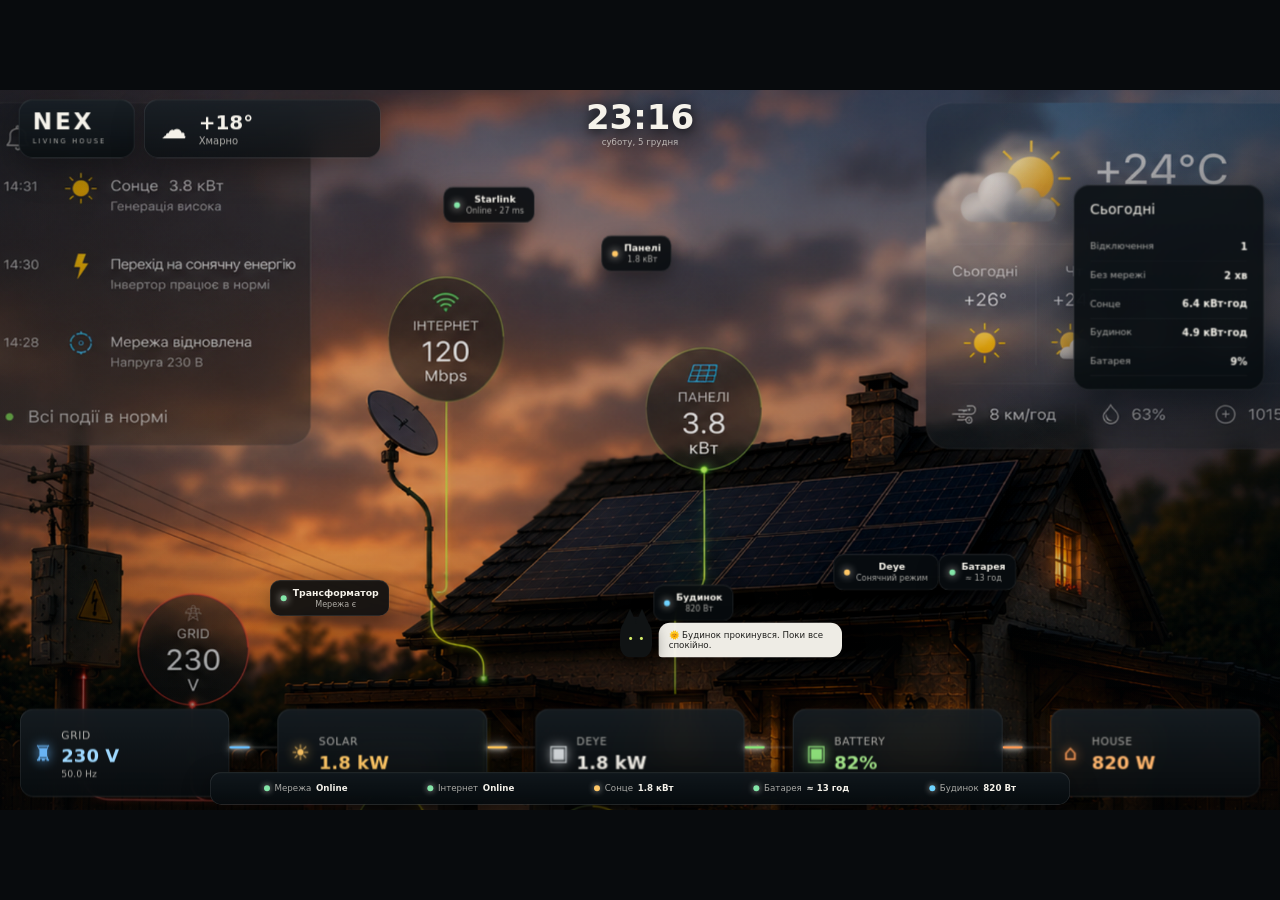
==== index.html @ 41ce48c9 "feat: living house cleanup" ====
<!doctype html>
<html lang="uk">
<head>
  <meta charset="utf-8">
  <meta name="viewport" content="width=device-width,initial-scale=1,viewport-fit=cover">
  <title>NEX Living House v4</title>
  <link rel="stylesheet" href="styles.css">
</head>
<body>
  <div id="viewport">
    <main id="stage" aria-label="NEX Living House">
      <img class="background" src="assets/house-concept-v4.png" alt="Будинок NEX">
      <div class="scene-shade"></div>

      <header class="topbar">
        <div class="brand glass"><strong>NEX</strong><span>LIVING HOUSE</span></div>
        <div class="top-clock">
          <b id="clock">--:--</b>
          <span id="date">--</span>
        </div>
        <div class="weather-chip glass">
          <span class="weather-icon">☁</span>
          <div><b id="weatherTemp">+18°</b><small id="weatherState">Хмарно</small></div>
        </div>
      </header>

      <aside class="today glass">
        <div class="panel-title">Сьогодні</div>
        <dl>
          <div><dt>Відключення</dt><dd id="todayOutages">1</dd></div>
          <div><dt>Без мережі</dt><dd id="todayBlackout">2 хв</dd></div>
          <div><dt>Сонце</dt><dd id="todaySolar">6.4 кВт·год</dd></div>
          <div><dt>Будинок</dt><dd id="todayHouse">4.9 кВт·год</dd></div>
          <div><dt>Батарея</dt><dd id="todayBattery">9%</dd></div>
        </dl>
      </aside>

      <section class="object-tags" aria-label="Стани об'єктів">
        <button class="tag tag-grid" data-modal="grid"><i></i><span>Трансформатор<small id="gridStatus">Мережа є</small></span></button>
        <button class="tag tag-starlink" data-modal="internet"><i></i><span>Starlink<small id="internetStatus">Online · 27 ms</small></span></button>
        <button class="tag tag-solar" data-modal="solar"><i></i><span>Панелі<small id="solarPower">1.8 кВт</small></span></button>
        <button class="tag tag-inverter" data-modal="inverter"><i></i><span>Deye<small id="inverterPower">Сонячний режим</small></span></button>
        <button class="tag tag-battery" data-modal="battery"><i></i><span>Батарея<small id="batteryRuntime">≈ 13 год</small></span></button>
        <button class="tag tag-house" data-modal="house"><i></i><span>Будинок<small id="housePower">820 Вт</small></span></button>
      </section>

      <section class="energy-dock" aria-label="Потоки енергії">
        <div class="energy-item grid"><span>GRID</span><b id="gridVoltage">230 V</b><small>50.0 Hz</small></div>
        <div class="flow flow-grid"></div>
        <div class="energy-item solar"><span>SOLAR</span><b id="solarDock">2.7 kW</b></div>
        <div class="flow flow-solar"></div>
        <div class="energy-item deye"><span>DEYE</span><b id="deyeDock">2.7 kW</b></div>
        <div class="flow flow-battery"></div>
        <div class="energy-item battery"><span>BATTERY</span><b id="batterySoc">82%</b></div>
        <div class="flow flow-house"></div>
        <div class="energy-item house"><span>HOUSE</span><b id="houseDock">820 W</b></div>
      </section>

      <footer class="statusbar glass">
        <span><i class="ok"></i>Мережа <b id="footerGrid">Online</b></span>
        <span><i class="ok"></i>Інтернет <b id="footerInternet">Online</b></span>
        <span><i class="sun"></i>Сонце <b id="footerSolar">1.8 кВт</b></span>
        <span><i class="ok"></i>Батарея <b id="footerBattery">≈ 13 год</b></span>
        <span><i class="house-dot"></i>Будинок <b id="footerHouse">820 Вт</b></span>
      </footer>

      <div id="houseSpirit" class="house-spirit" aria-live="polite">
        <div class="cat" aria-hidden="true"><span>••</span></div>
        <div id="houseSpiritBubble" class="speech"></div>
      </div>
    </main>
  </div>

  <script src="config.js"></script>
  <script src="js/house-state.js"></script>
  <script src="js/house-spirit.js"></script>
  <script src="js/app.js"></script>
</body>
</html>
---- styles.css ----
:root{--text:#f5f2ea;--muted:rgba(245,242,234,.68);--glass:rgba(12,17,21,.72);--line:rgba(255,255,255,.12);--green:#84e5a8;--amber:#ffc766;--blue:#6ed3ff;--red:#ff6d6d}
*{box-sizing:border-box}html,body{margin:0;width:100%;height:100%;overflow:hidden;background:#080b0d;font-family:Inter,system-ui,-apple-system,"Segoe UI",sans-serif;color:var(--text)}button{font:inherit;color:inherit}
#viewport{position:fixed;inset:0;background:#080b0d;overflow:hidden}#stage{position:absolute;width:1920px;height:1080px;transform-origin:0 0;overflow:hidden;background:#111}.background{position:absolute;inset:0;width:100%;height:100%;object-fit:cover}.scene-shade{position:absolute;inset:0;background:linear-gradient(180deg,rgba(4,8,12,.05),rgba(4,7,9,.06) 65%,rgba(3,6,8,.38));pointer-events:none}.glass{background:linear-gradient(180deg,rgba(24,31,37,.82),rgba(10,15,18,.76));border:1px solid var(--line);box-shadow:0 18px 50px rgba(0,0,0,.32),inset 0 1px rgba(255,255,255,.04);backdrop-filter:blur(18px);-webkit-backdrop-filter:blur(18px)}
.topbar{position:absolute;inset:18px 24px auto;z-index:20;height:94px}.brand{position:absolute;left:0;top:0;width:172px;height:92px;border-radius:22px;padding:17px 20px}.brand strong{display:block;font-size:36px;letter-spacing:3px}.brand span{font-size:12px;letter-spacing:3px;color:var(--muted)}.top-clock{position:absolute;left:50%;top:0;transform:translateX(-50%);text-align:center;text-shadow:0 3px 20px #000}.top-clock b{display:block;font-size:54px;line-height:1}.top-clock span{display:block;margin-top:7px;color:var(--muted);font-size:14px}.weather-chip{position:absolute;right:0;top:0;display:flex;align-items:center;gap:15px;border-radius:22px;padding:14px 22px;min-width:175px}.weather-icon{font-size:34px}.weather-chip b{display:block;font-size:25px}.weather-chip small{display:block;color:var(--muted);margin-top:2px}
.timeline,.today{position:absolute;z-index:16;top:138px;border-radius:24px}.timeline{left:32px;width:350px;padding:24px}.today{right:32px;width:314px;padding:24px}.panel-title{font-size:22px;margin-bottom:22px}.event{display:grid;grid-template-columns:54px 1fr;gap:12px;margin:0 0 19px}.event time{color:var(--muted);font-size:15px}.event p{margin:0;font-weight:600}.event small{display:block;color:var(--muted);font-size:13px;margin-top:4px;font-weight:400}.timeline button{width:100%;border:1px solid var(--line);background:rgba(255,255,255,.03);border-radius:14px;padding:12px;color:var(--muted)}.today dl{margin:0}.today dl div{display:flex;justify-content:space-between;gap:16px;padding:10px 0;border-bottom:1px solid rgba(255,255,255,.06)}.today dt{color:var(--muted)}.today dd{margin:0;font-weight:700}
.object-tags{position:absolute;inset:0;z-index:18;pointer-events:none}.tag{position:absolute;display:flex;align-items:center;gap:10px;padding:11px 16px;border-radius:14px;border:1px solid var(--line);background:rgba(10,15,18,.82);box-shadow:0 12px 28px rgba(0,0,0,.33);pointer-events:auto}.tag i{width:10px;height:10px;border-radius:50%;background:var(--green);box-shadow:0 0 12px currentColor}.tag span{font-weight:650}.tag small{display:block;font-weight:400;color:var(--muted);margin-top:2px}.tag-grid{left:395px;top:702px}.tag-starlink{left:640px;top:165px}.tag-solar{left:875px;top:225px}.tag-inverter{left:1210px;top:685px}.tag-battery{left:1365px;top:685px}.tag-house{left:915px;top:762px}.tag-grid i,.tag-starlink i,.tag-battery i{background:var(--green)}.tag-solar i,.tag-inverter i{background:var(--amber)}.tag-house i{background:var(--blue)}
.energy-dock{position:absolute;left:28px;right:28px;bottom:78px;z-index:17;height:102px;border-radius:22px;display:grid;grid-template-columns:1fr 90px 1fr 90px 1fr 90px 1fr 90px 1fr;align-items:center;padding:0 20px}.energy-item{text-align:center;border-right:1px solid rgba(255,255,255,.06)}.energy-item:last-child{border-right:0}.energy-item span{display:block;color:var(--muted);font-size:14px;letter-spacing:.05em}.energy-item b{display:block;font-size:24px;margin-top:4px}.energy-item small{color:var(--muted)}.energy-item.grid b{color:#9fd9ff}.energy-item.solar b{color:var(--amber)}.energy-item.battery b{color:#a9ec8e}.energy-item.house b{color:#ffb66d}.flow{height:4px;border-radius:999px;background:rgba(255,255,255,.12);position:relative;overflow:hidden}.flow::after{content:"";position:absolute;inset:0;width:34%;border-radius:999px;animation:pulse 1.9s linear infinite}.flow-grid::after{background:#69bfff;box-shadow:0 0 12px #69bfff}.flow-solar::after{background:#ffc457;box-shadow:0 0 12px #ffc457}.flow-battery::after{background:#86e879;box-shadow:0 0 12px #86e879}.flow-house::after{background:#ff9b55;box-shadow:0 0 12px #ff9b55}@keyframes pulse{from{transform:translateX(-110%)}to{transform:translateX(310%)}}
.statusbar{position:absolute;left:310px;right:310px;bottom:20px;z-index:19;height:48px;border-radius:18px;display:flex;align-items:center;justify-content:space-around;padding:0 20px;color:var(--muted);font-size:13px}.statusbar span{display:flex;align-items:center;gap:7px}.statusbar b{color:var(--text)}.statusbar i{width:9px;height:9px;border-radius:50%;background:var(--green);box-shadow:0 0 10px currentColor}.statusbar .sun{background:var(--amber)}.statusbar .house-dot{background:var(--blue)}
.nex{position:absolute;z-index:22;left:975px;top:770px;display:flex;align-items:flex-end;gap:14px}.cat{width:54px;height:68px;border-radius:45% 45% 30% 30%;background:#101314;box-shadow:0 12px 24px #0008;position:relative}.cat::before,.cat::after{content:"";position:absolute;top:-14px;width:22px;height:25px;background:#101314;clip-path:polygon(50% 0,100% 100%,0 100%)}.cat::before{left:5px}.cat::after{right:5px}.cat span{position:absolute;top:26px;left:0;right:0;text-align:center;color:#d6ef69;letter-spacing:7px;padding-left:7px}.speech{max-width:330px;background:rgba(248,246,239,.96);color:#20201e;border-radius:20px 20px 20px 6px;padding:14px 18px;opacity:0;transform:translateY(8px);transition:.3s}.nex.talking .speech{opacity:1;transform:none}
.offline{color:var(--red)!important}.offline-dot{background:var(--red)!important}@media(prefers-reduced-motion:reduce){*{animation:none!important;transition:none!important}}


/* UI v1 polish */
.brand{width:148px;height:78px;border-radius:19px;padding:13px 17px}
.brand strong{font-size:31px}
.brand span{font-size:10px}
.top-clock{top:-2px}
.timeline{width:325px}
.today{width:286px}
.tag-inverter small{max-width:150px;white-space:nowrap;overflow:hidden;text-overflow:ellipsis}
.energy-dock{height:96px}
.flow{height:3px;background:rgba(255,255,255,.09)}
.flow::before{content:"";position:absolute;left:0;right:0;top:1px;height:1px;background:linear-gradient(90deg,transparent,rgba(255,255,255,.16),transparent)}
.speech{max-width:285px;padding:12px 16px;font-size:14px}
.nex{gap:10px}
.grid-offline .tag-grid i,
.grid-offline .statusbar span:first-child i{background:var(--red)}
.internet-offline .tag-starlink i,
.internet-offline .statusbar span:nth-child(2) i{background:var(--red)}


/* =========================================================
   UI v2 — approved concept polish
   ========================================================= */

:root{
  --glass-strong:rgba(10,15,19,.88);
  --glass-soft:rgba(14,20,25,.76);
}

/* Enlarge the house and push baked prototype UI toward the edges. */
.background{
  width:100%;
  height:100%;
  object-fit:cover;
  object-position:51% 52%;
  transform:scale(1.105);
  filter:saturate(.98) contrast(1.02) brightness(.92);
}
.scene-shade{
  background:
    linear-gradient(90deg,rgba(3,7,10,.18),transparent 22%,transparent 77%,rgba(3,7,10,.18)),
    linear-gradient(180deg,rgba(4,8,12,.08),rgba(4,7,9,.02) 60%,rgba(3,6,8,.44));
}

/* Top: compact NEX, useful weather card, calm clock. */
.topbar{inset:14px 28px auto;height:96px}
.brand{
  width:174px;
  height:88px;
  padding:15px 20px;
  border-radius:21px;
  background:linear-gradient(180deg,rgba(24,31,37,.94),rgba(9,14,17,.90));
}
.brand strong{font-size:35px;line-height:1;letter-spacing:4px}
.brand span{font-size:10px;letter-spacing:3.2px}
.top-clock{top:1px}
.top-clock b{font-size:51px}
.top-clock span{margin-top:5px;font-size:13px}
.weather-chip{
  left:205px;
  right:auto;
  top:0;
  min-width:395px;
  height:88px;
  border-radius:21px;
  padding:13px 24px;
  gap:18px;
}
.weather-icon{font-size:39px}
.weather-chip b{font-size:30px}
.weather-chip small{font-size:15px}

/* Side panels now cover the baked cards and match the target proportions. */
.timeline,.today{
  top:248px;
  border-radius:24px;
  background:linear-gradient(180deg,var(--glass-strong),rgba(7,12,15,.91));
  box-shadow:0 22px 65px rgba(0,0,0,.46),inset 0 1px rgba(255,255,255,.055);
  backdrop-filter:blur(24px);
  -webkit-backdrop-filter:blur(24px);
}
.timeline{
  left:34px;
  width:350px;
  min-height:438px;
  padding:25px 25px 22px;
}
.today{
  right:34px;
  top:142px;
  width:304px;
  padding:24px 24px 20px;
}
.panel-title{font-size:21px;margin-bottom:23px}
.event{grid-template-columns:55px 1fr;gap:12px;margin-bottom:21px}
.event p{font-size:15px}
.event small{font-size:12px;line-height:1.35}
.timeline button{margin-top:3px;height:46px}
.today dl div{padding:12px 0}
.today dt{font-size:14px}
.today dd{font-size:15px}

/* Physical-object labels: quieter, smaller, positioned like the reference. */
.tag{
  gap:9px;
  padding:10px 15px;
  border-radius:15px;
  background:rgba(8,13,16,.90);
  box-shadow:0 13px 32px rgba(0,0,0,.42),inset 0 1px rgba(255,255,255,.045);
  backdrop-filter:blur(15px);
  -webkit-backdrop-filter:blur(15px);
}
.tag i{width:9px;height:9px}
.tag span{font-size:14px}
.tag small{font-size:12px}
.tag-grid{left:405px;top:735px}
.tag-starlink{left:665px;top:164px}
.tag-solar{left:902px;top:218px}
.tag-inverter{left:1250px;top:696px}
.tag-battery{left:1408px;top:696px}
.tag-house{left:950px;top:798px}

/* Put the house spirit at grass level. */
.nex{
  left:946px;
  top:788px;
  align-items:flex-end;
}
.cat{
  width:48px;
  height:61px;
  box-shadow:0 11px 26px rgba(0,0,0,.72);
}
.cat::before,.cat::after{top:-12px;width:20px;height:22px}
.cat span{top:23px}
.speech{
  max-width:275px;
  padding:11px 15px;
  border-radius:17px 17px 17px 5px;
  font-size:13px;
  box-shadow:0 13px 35px rgba(0,0,0,.28);
}

/* Energy centre: separate physical modules linked by light. */
.energy-dock{
  left:30px;
  right:30px;
  bottom:20px;
  height:136px;
  padding:0;
  display:grid;
  grid-template-columns:minmax(215px,1fr) 105px minmax(215px,1fr) 105px minmax(215px,1fr) 105px minmax(215px,1fr) 105px minmax(215px,1fr);
  align-items:end;
  background:transparent;
  border:0;
  box-shadow:none;
  backdrop-filter:none;
  -webkit-backdrop-filter:none;
  overflow:visible;
}
.energy-item{
  position:relative;
  height:132px;
  display:flex;
  flex-direction:column;
  justify-content:center;
  text-align:left;
  padding:21px 24px 18px 72px;
  border:1px solid rgba(255,255,255,.11)!important;
  border-radius:20px;
  background:linear-gradient(180deg,rgba(22,29,34,.92),rgba(8,13,16,.91));
  box-shadow:0 20px 48px rgba(0,0,0,.45),inset 0 1px rgba(255,255,255,.05);
  backdrop-filter:blur(20px);
  -webkit-backdrop-filter:blur(20px);
}
.energy-item::before{
  position:absolute;
  left:23px;
  top:50%;
  transform:translateY(-50%);
  font-size:38px;
  line-height:1;
  opacity:.95;
  text-shadow:0 0 18px currentColor;
}
.energy-item.grid::before{content:"♜";color:#6ebcff;transform:translateY(-50%) rotate(180deg)}
.energy-item.solar::before{content:"☀";color:var(--amber)}
.energy-item.deye::before{content:"▣";color:#d9dde0}
.energy-item.battery::before{content:"▣";color:#93e87f}
.energy-item.house::before{content:"⌂";color:#ff9d58}
.energy-item span{font-size:16px;letter-spacing:.06em}
.energy-item b{font-size:27px;margin-top:6px}
.energy-item small{font-size:14px;margin-top:4px}
.flow{
  align-self:center;
  height:4px;
  margin-bottom:13px;
  border-radius:999px;
  overflow:visible;
  background:rgba(255,255,255,.10);
}
.flow::before{
  top:-2px;
  height:8px;
  opacity:.32;
  filter:blur(5px);
}
.flow::after{
  width:42%;
  height:4px;
  box-shadow:0 0 8px currentColor,0 0 18px currentColor;
}

/* Compact status strip floating over the module bases. */
.statusbar{
  left:315px;
  right:315px;
  bottom:8px;
  height:49px;
  z-index:25;
  border-radius:17px;
  background:linear-gradient(180deg,rgba(16,23,28,.97),rgba(6,11,14,.96));
  box-shadow:0 15px 42px rgba(0,0,0,.48),inset 0 1px rgba(255,255,255,.05);
}

/* Keep labels above the bottom centre without colliding with the dock. */
.object-tags{z-index:21}
.energy-dock{z-index:19}

/* Graceful smaller displays. */
@media(max-width:1500px){
  .timeline{left:24px;width:325px}
  .today{right:24px;width:286px}
  .weather-chip{left:188px;min-width:355px}
  .energy-dock{
    grid-template-columns:minmax(185px,1fr) 72px minmax(185px,1fr) 72px minmax(185px,1fr) 72px minmax(185px,1fr) 72px minmax(185px,1fr);
  }
  .energy-item{padding-left:61px}
  .energy-item::before{left:19px;font-size:32px}
}

/* =========================================================
   Commit 1 — Living House cleanup
   ========================================================= */
.timeline,
.event,
.timeline button{
  display:none!important;
}

.tag-starlink{left:665px;top:145px}
.tag-house{left:980px;top:742px}

.house-spirit{
  position:absolute;
  z-index:22;
  left:930px;
  top:790px;
  display:flex;
  align-items:flex-end;
  gap:10px;
  pointer-events:none;
}

.house-spirit .cat{
  opacity:.38;
  transform:translateY(5px);
  transition:opacity .35s ease,transform .35s ease;
}

.house-spirit.talking .cat,
.house-spirit.awake .cat{
  opacity:1;
  transform:none;
}

.house-spirit .speech{
  visibility:hidden;
  opacity:0;
  transform:translateY(8px) scale(.98);
  transition:opacity .3s ease,transform .3s ease,visibility 0s linear .3s;
}

.house-spirit.talking .speech{
  visibility:visible;
  opacity:1;
  transform:none;
  transition-delay:0s;
}

@media(max-width:1500px){
  .house-spirit{left:930px;top:790px}
}
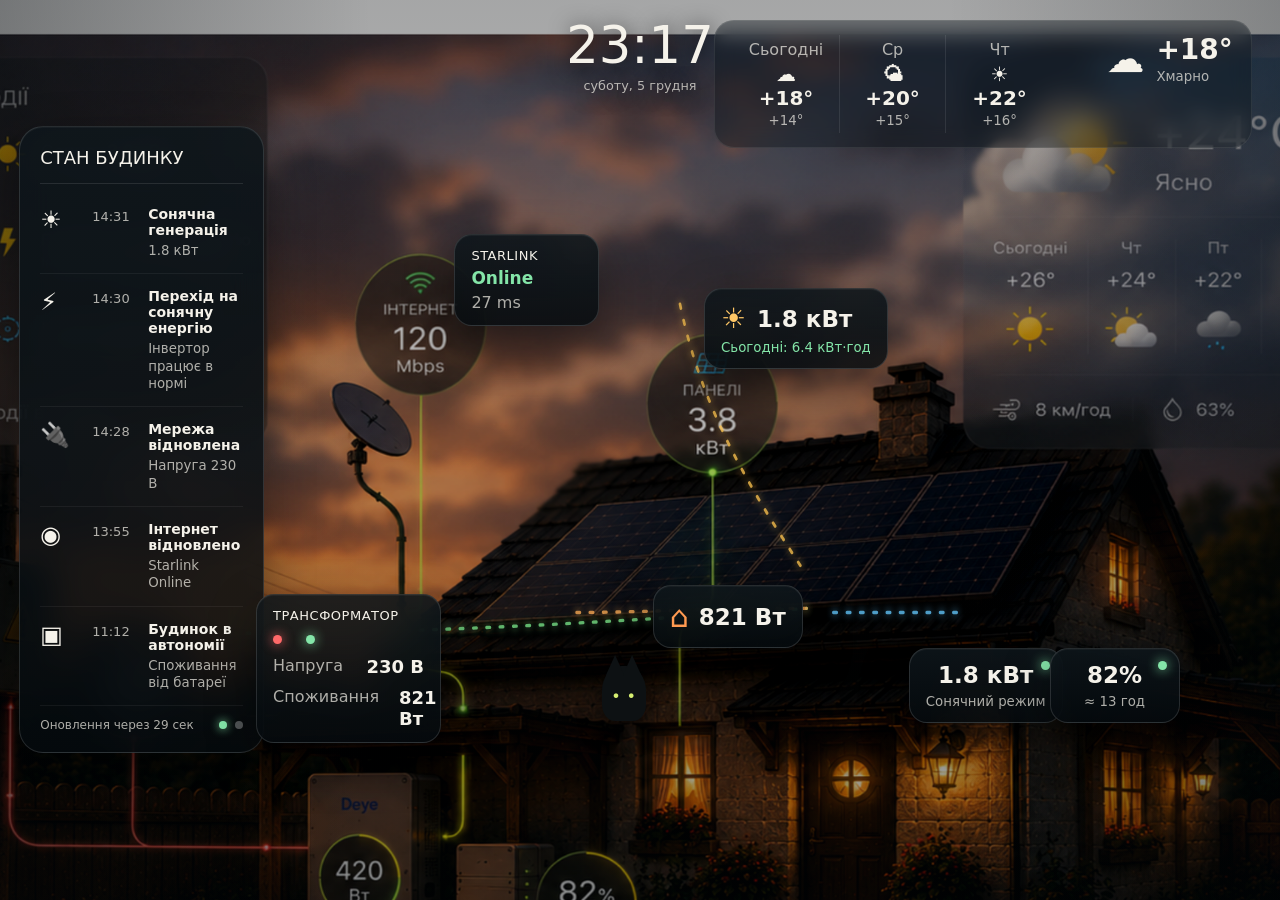
==== commit 9996ebda: "feat: responsive living energy scene" ====
--- a/index.html
+++ b/index.html
@@ -3,73 +3,85 @@
 <head>
   <meta charset="utf-8">
   <meta name="viewport" content="width=device-width,initial-scale=1,viewport-fit=cover">
-  <title>NEX Living House v4</title>
+  <meta name="theme-color" content="#071014">
+  <title>NEX Living House</title>
   <link rel="stylesheet" href="styles.css">
 </head>
 <body>
-  <div id="viewport">
-    <main id="stage" aria-label="NEX Living House">
-      <img class="background" src="assets/house-concept-v4.png" alt="Будинок NEX">
-      <div class="scene-shade"></div>
+  <main id="scene" class="scene" aria-label="NEX Living House">
+    <img class="scene-bg" src="assets/house-concept-v5.png" alt="Будинок NEX">
+    <div class="scene-vignette"></div>
 
-      <header class="topbar">
-        <div class="brand glass"><strong>NEX</strong><span>LIVING HOUSE</span></div>
-        <div class="top-clock">
-          <b id="clock">--:--</b>
-          <span id="date">--</span>
-        </div>
-        <div class="weather-chip glass">
+    <header class="scene-header">
+      <section class="clock-block">
+        <b id="clock">--:--</b>
+        <span id="date">--</span>
+      </section>
+
+      <section class="weather" aria-label="Погода на три дні">
+        <div class="weather-now">
           <span class="weather-icon">☁</span>
           <div><b id="weatherTemp">+18°</b><small id="weatherState">Хмарно</small></div>
         </div>
-      </header>
+        <div class="forecast" id="forecastRows"></div>
+      </section>
+    </header>
 
-      <aside class="today glass">
-        <div class="panel-title">Сьогодні</div>
-        <dl>
-          <div><dt>Відключення</dt><dd id="todayOutages">1</dd></div>
-          <div><dt>Без мережі</dt><dd id="todayBlackout">2 хв</dd></div>
-          <div><dt>Сонце</dt><dd id="todaySolar">6.4 кВт·год</dd></div>
-          <div><dt>Будинок</dt><dd id="todayHouse">4.9 кВт·год</dd></div>
-          <div><dt>Батарея</dt><dd id="todayBattery">9%</dd></div>
-        </dl>
-      </aside>
+    <aside id="storyRail" class="story-rail glass" aria-live="polite">
+      <div class="story-head">СТАН БУДИНКУ</div>
+      <div id="storyPage" class="story-page"></div>
+      <div class="story-foot">
+        <span id="storyCountdown">Оновлення через 30 сек</span>
+        <div id="storyDots" class="story-dots"></div>
+      </div>
+    </aside>
 
-      <section class="object-tags" aria-label="Стани об'єктів">
-        <button class="tag tag-grid" data-modal="grid"><i></i><span>Трансформатор<small id="gridStatus">Мережа є</small></span></button>
-        <button class="tag tag-starlink" data-modal="internet"><i></i><span>Starlink<small id="internetStatus">Online · 27 ms</small></span></button>
-        <button class="tag tag-solar" data-modal="solar"><i></i><span>Панелі<small id="solarPower">1.8 кВт</small></span></button>
-        <button class="tag tag-inverter" data-modal="inverter"><i></i><span>Deye<small id="inverterPower">Сонячний режим</small></span></button>
-        <button class="tag tag-battery" data-modal="battery"><i></i><span>Батарея<small id="batteryRuntime">≈ 13 год</small></span></button>
-        <button class="tag tag-house" data-modal="house"><i></i><span>Будинок<small id="housePower">820 Вт</small></span></button>
-      </section>
+    <svg class="energy-layer" viewBox="0 0 1920 1080" preserveAspectRatio="none" aria-hidden="true">
+      <path id="flowGrid" class="energy-path grid-flow" d="M 310 760 C 470 760, 690 760, 1210 730" />
+      <path id="flowSolar" class="energy-path solar-flow" d="M 1020 365 C 1050 480, 1110 570, 1210 690" />
+      <path id="flowHouse" class="energy-path house-flow" d="M 1210 730 C 1070 730, 960 735, 855 735" />
+      <path id="flowBattery" class="energy-path battery-flow" d="M 1250 735 C 1320 735, 1380 735, 1440 735" />
+    </svg>
 
-      <section class="energy-dock" aria-label="Потоки енергії">
-        <div class="energy-item grid"><span>GRID</span><b id="gridVoltage">230 V</b><small>50.0 Hz</small></div>
-        <div class="flow flow-grid"></div>
-        <div class="energy-item solar"><span>SOLAR</span><b id="solarDock">2.7 kW</b></div>
-        <div class="flow flow-solar"></div>
-        <div class="energy-item deye"><span>DEYE</span><b id="deyeDock">2.7 kW</b></div>
-        <div class="flow flow-battery"></div>
-        <div class="energy-item battery"><span>BATTERY</span><b id="batterySoc">82%</b></div>
-        <div class="flow flow-house"></div>
-        <div class="energy-item house"><span>HOUSE</span><b id="houseDock">820 W</b></div>
-      </section>
+    <section class="device device-grid glass" data-device="grid">
+      <div class="device-title">ТРАНСФОРМАТОР</div>
+      <div class="signal-pair"><i class="lamp red"></i><i id="gridLamp" class="lamp green"></i></div>
+      <div class="device-row"><span>Напруга</span><b id="gridVoltage">230 В</b></div>
+      <div class="device-row"><span>Споживання</span><b id="gridPower">821 Вт</b></div>
+    </section>
 
-      <footer class="statusbar glass">
-        <span><i class="ok"></i>Мережа <b id="footerGrid">Online</b></span>
-        <span><i class="ok"></i>Інтернет <b id="footerInternet">Online</b></span>
-        <span><i class="sun"></i>Сонце <b id="footerSolar">1.8 кВт</b></span>
-        <span><i class="ok"></i>Батарея <b id="footerBattery">≈ 13 год</b></span>
-        <span><i class="house-dot"></i>Будинок <b id="footerHouse">820 Вт</b></span>
-      </footer>
+    <section class="device device-starlink glass" data-device="starlink">
+      <div class="device-title">STARLINK</div>
+      <b id="internetStatus" class="online">Online</b>
+      <span id="internetPing">27 ms</span>
+    </section>
 
-      <div id="houseSpirit" class="house-spirit" aria-live="polite">
-        <div class="cat" aria-hidden="true"><span>••</span></div>
-        <div id="houseSpiritBubble" class="speech"></div>
-      </div>
-    </main>
-  </div>
+    <section class="device device-solar glass" data-device="solar">
+      <div class="device-inline"><span class="sun-icon">☀</span><b id="solarPower">1.8 кВт</b></div>
+      <small id="solarToday">Сьогодні: 6.4 кВт·год</small>
+    </section>
+
+    <section class="device device-house glass" data-device="house">
+      <span class="house-icon">⌂</span><b id="housePower">821 Вт</b>
+    </section>
+
+    <section class="device device-deye glass" data-device="deye">
+      <div class="status-dot"></div>
+      <b id="deyePower">1.8 кВт</b>
+      <small id="deyeMode">Сонячний режим</small>
+    </section>
+
+    <section class="device device-battery glass" data-device="battery">
+      <div class="status-dot"></div>
+      <b id="batterySoc">82%</b>
+      <small id="batteryRuntime">≈ 13 год</small>
+    </section>
+
+    <div id="houseSpirit" class="house-spirit" aria-live="polite">
+      <div class="cat"><span>••</span></div>
+      <div id="houseSpiritBubble" class="spirit-bubble"></div>
+    </div>
+  </main>
 
   <script src="config.js"></script>
   <script src="js/house-state.js"></script>
--- a/styles.css
+++ b/styles.css
@@ -1,304 +1,19 @@
-:root{--text:#f5f2ea;--muted:rgba(245,242,234,.68);--glass:rgba(12,17,21,.72);--line:rgba(255,255,255,.12);--green:#84e5a8;--amber:#ffc766;--blue:#6ed3ff;--red:#ff6d6d}
-*{box-sizing:border-box}html,body{margin:0;width:100%;height:100%;overflow:hidden;background:#080b0d;font-family:Inter,system-ui,-apple-system,"Segoe UI",sans-serif;color:var(--text)}button{font:inherit;color:inherit}
-#viewport{position:fixed;inset:0;background:#080b0d;overflow:hidden}#stage{position:absolute;width:1920px;height:1080px;transform-origin:0 0;overflow:hidden;background:#111}.background{position:absolute;inset:0;width:100%;height:100%;object-fit:cover}.scene-shade{position:absolute;inset:0;background:linear-gradient(180deg,rgba(4,8,12,.05),rgba(4,7,9,.06) 65%,rgba(3,6,8,.38));pointer-events:none}.glass{background:linear-gradient(180deg,rgba(24,31,37,.82),rgba(10,15,18,.76));border:1px solid var(--line);box-shadow:0 18px 50px rgba(0,0,0,.32),inset 0 1px rgba(255,255,255,.04);backdrop-filter:blur(18px);-webkit-backdrop-filter:blur(18px)}
-.topbar{position:absolute;inset:18px 24px auto;z-index:20;height:94px}.brand{position:absolute;left:0;top:0;width:172px;height:92px;border-radius:22px;padding:17px 20px}.brand strong{display:block;font-size:36px;letter-spacing:3px}.brand span{font-size:12px;letter-spacing:3px;color:var(--muted)}.top-clock{position:absolute;left:50%;top:0;transform:translateX(-50%);text-align:center;text-shadow:0 3px 20px #000}.top-clock b{display:block;font-size:54px;line-height:1}.top-clock span{display:block;margin-top:7px;color:var(--muted);font-size:14px}.weather-chip{position:absolute;right:0;top:0;display:flex;align-items:center;gap:15px;border-radius:22px;padding:14px 22px;min-width:175px}.weather-icon{font-size:34px}.weather-chip b{display:block;font-size:25px}.weather-chip small{display:block;color:var(--muted);margin-top:2px}
-.timeline,.today{position:absolute;z-index:16;top:138px;border-radius:24px}.timeline{left:32px;width:350px;padding:24px}.today{right:32px;width:314px;padding:24px}.panel-title{font-size:22px;margin-bottom:22px}.event{display:grid;grid-template-columns:54px 1fr;gap:12px;margin:0 0 19px}.event time{color:var(--muted);font-size:15px}.event p{margin:0;font-weight:600}.event small{display:block;color:var(--muted);font-size:13px;margin-top:4px;font-weight:400}.timeline button{width:100%;border:1px solid var(--line);background:rgba(255,255,255,.03);border-radius:14px;padding:12px;color:var(--muted)}.today dl{margin:0}.today dl div{display:flex;justify-content:space-between;gap:16px;padding:10px 0;border-bottom:1px solid rgba(255,255,255,.06)}.today dt{color:var(--muted)}.today dd{margin:0;font-weight:700}
-.object-tags{position:absolute;inset:0;z-index:18;pointer-events:none}.tag{position:absolute;display:flex;align-items:center;gap:10px;padding:11px 16px;border-radius:14px;border:1px solid var(--line);background:rgba(10,15,18,.82);box-shadow:0 12px 28px rgba(0,0,0,.33);pointer-events:auto}.tag i{width:10px;height:10px;border-radius:50%;background:var(--green);box-shadow:0 0 12px currentColor}.tag span{font-weight:650}.tag small{display:block;font-weight:400;color:var(--muted);margin-top:2px}.tag-grid{left:395px;top:702px}.tag-starlink{left:640px;top:165px}.tag-solar{left:875px;top:225px}.tag-inverter{left:1210px;top:685px}.tag-battery{left:1365px;top:685px}.tag-house{left:915px;top:762px}.tag-grid i,.tag-starlink i,.tag-battery i{background:var(--green)}.tag-solar i,.tag-inverter i{background:var(--amber)}.tag-house i{background:var(--blue)}
-.energy-dock{position:absolute;left:28px;right:28px;bottom:78px;z-index:17;height:102px;border-radius:22px;display:grid;grid-template-columns:1fr 90px 1fr 90px 1fr 90px 1fr 90px 1fr;align-items:center;padding:0 20px}.energy-item{text-align:center;border-right:1px solid rgba(255,255,255,.06)}.energy-item:last-child{border-right:0}.energy-item span{display:block;color:var(--muted);font-size:14px;letter-spacing:.05em}.energy-item b{display:block;font-size:24px;margin-top:4px}.energy-item small{color:var(--muted)}.energy-item.grid b{color:#9fd9ff}.energy-item.solar b{color:var(--amber)}.energy-item.battery b{color:#a9ec8e}.energy-item.house b{color:#ffb66d}.flow{height:4px;border-radius:999px;background:rgba(255,255,255,.12);position:relative;overflow:hidden}.flow::after{content:"";position:absolute;inset:0;width:34%;border-radius:999px;animation:pulse 1.9s linear infinite}.flow-grid::after{background:#69bfff;box-shadow:0 0 12px #69bfff}.flow-solar::after{background:#ffc457;box-shadow:0 0 12px #ffc457}.flow-battery::after{background:#86e879;box-shadow:0 0 12px #86e879}.flow-house::after{background:#ff9b55;box-shadow:0 0 12px #ff9b55}@keyframes pulse{from{transform:translateX(-110%)}to{transform:translateX(310%)}}
-.statusbar{position:absolute;left:310px;right:310px;bottom:20px;z-index:19;height:48px;border-radius:18px;display:flex;align-items:center;justify-content:space-around;padding:0 20px;color:var(--muted);font-size:13px}.statusbar span{display:flex;align-items:center;gap:7px}.statusbar b{color:var(--text)}.statusbar i{width:9px;height:9px;border-radius:50%;background:var(--green);box-shadow:0 0 10px currentColor}.statusbar .sun{background:var(--amber)}.statusbar .house-dot{background:var(--blue)}
-.nex{position:absolute;z-index:22;left:975px;top:770px;display:flex;align-items:flex-end;gap:14px}.cat{width:54px;height:68px;border-radius:45% 45% 30% 30%;background:#101314;box-shadow:0 12px 24px #0008;position:relative}.cat::before,.cat::after{content:"";position:absolute;top:-14px;width:22px;height:25px;background:#101314;clip-path:polygon(50% 0,100% 100%,0 100%)}.cat::before{left:5px}.cat::after{right:5px}.cat span{position:absolute;top:26px;left:0;right:0;text-align:center;color:#d6ef69;letter-spacing:7px;padding-left:7px}.speech{max-width:330px;background:rgba(248,246,239,.96);color:#20201e;border-radius:20px 20px 20px 6px;padding:14px 18px;opacity:0;transform:translateY(8px);transition:.3s}.nex.talking .speech{opacity:1;transform:none}
-.offline{color:var(--red)!important}.offline-dot{background:var(--red)!important}@media(prefers-reduced-motion:reduce){*{animation:none!important;transition:none!important}}
-
-
-/* UI v1 polish */
-.brand{width:148px;height:78px;border-radius:19px;padding:13px 17px}
-.brand strong{font-size:31px}
-.brand span{font-size:10px}
-.top-clock{top:-2px}
-.timeline{width:325px}
-.today{width:286px}
-.tag-inverter small{max-width:150px;white-space:nowrap;overflow:hidden;text-overflow:ellipsis}
-.energy-dock{height:96px}
-.flow{height:3px;background:rgba(255,255,255,.09)}
-.flow::before{content:"";position:absolute;left:0;right:0;top:1px;height:1px;background:linear-gradient(90deg,transparent,rgba(255,255,255,.16),transparent)}
-.speech{max-width:285px;padding:12px 16px;font-size:14px}
-.nex{gap:10px}
-.grid-offline .tag-grid i,
-.grid-offline .statusbar span:first-child i{background:var(--red)}
-.internet-offline .tag-starlink i,
-.internet-offline .statusbar span:nth-child(2) i{background:var(--red)}
-
-
-/* =========================================================
-   UI v2 — approved concept polish
-   ========================================================= */
-
 :root{
-  --glass-strong:rgba(10,15,19,.88);
-  --glass-soft:rgba(14,20,25,.76);
+  --text:#f5f2ea;--muted:rgba(245,242,234,.7);--line:rgba(255,255,255,.13);
+  --glass:rgba(7,14,18,.76);--green:#84e5a8;--amber:#ffc766;--blue:#65d6ff;--red:#ff6969;
 }
-
-/* Enlarge the house and push baked prototype UI toward the edges. */
-.background{
-  width:100%;
-  height:100%;
-  object-fit:cover;
-  object-position:51% 52%;
-  transform:scale(1.105);
-  filter:saturate(.98) contrast(1.02) brightness(.92);
-}
-.scene-shade{
-  background:
-    linear-gradient(90deg,rgba(3,7,10,.18),transparent 22%,transparent 77%,rgba(3,7,10,.18)),
-    linear-gradient(180deg,rgba(4,8,12,.08),rgba(4,7,9,.02) 60%,rgba(3,6,8,.44));
-}
-
-/* Top: compact NEX, useful weather card, calm clock. */
-.topbar{inset:14px 28px auto;height:96px}
-.brand{
-  width:174px;
-  height:88px;
-  padding:15px 20px;
-  border-radius:21px;
-  background:linear-gradient(180deg,rgba(24,31,37,.94),rgba(9,14,17,.90));
-}
-.brand strong{font-size:35px;line-height:1;letter-spacing:4px}
-.brand span{font-size:10px;letter-spacing:3.2px}
-.top-clock{top:1px}
-.top-clock b{font-size:51px}
-.top-clock span{margin-top:5px;font-size:13px}
-.weather-chip{
-  left:205px;
-  right:auto;
-  top:0;
-  min-width:395px;
-  height:88px;
-  border-radius:21px;
-  padding:13px 24px;
-  gap:18px;
-}
-.weather-icon{font-size:39px}
-.weather-chip b{font-size:30px}
-.weather-chip small{font-size:15px}
-
-/* Side panels now cover the baked cards and match the target proportions. */
-.timeline,.today{
-  top:248px;
-  border-radius:24px;
-  background:linear-gradient(180deg,var(--glass-strong),rgba(7,12,15,.91));
-  box-shadow:0 22px 65px rgba(0,0,0,.46),inset 0 1px rgba(255,255,255,.055);
-  backdrop-filter:blur(24px);
-  -webkit-backdrop-filter:blur(24px);
-}
-.timeline{
-  left:34px;
-  width:350px;
-  min-height:438px;
-  padding:25px 25px 22px;
-}
-.today{
-  right:34px;
-  top:142px;
-  width:304px;
-  padding:24px 24px 20px;
-}
-.panel-title{font-size:21px;margin-bottom:23px}
-.event{grid-template-columns:55px 1fr;gap:12px;margin-bottom:21px}
-.event p{font-size:15px}
-.event small{font-size:12px;line-height:1.35}
-.timeline button{margin-top:3px;height:46px}
-.today dl div{padding:12px 0}
-.today dt{font-size:14px}
-.today dd{font-size:15px}
-
-/* Physical-object labels: quieter, smaller, positioned like the reference. */
-.tag{
-  gap:9px;
-  padding:10px 15px;
-  border-radius:15px;
-  background:rgba(8,13,16,.90);
-  box-shadow:0 13px 32px rgba(0,0,0,.42),inset 0 1px rgba(255,255,255,.045);
-  backdrop-filter:blur(15px);
-  -webkit-backdrop-filter:blur(15px);
-}
-.tag i{width:9px;height:9px}
-.tag span{font-size:14px}
-.tag small{font-size:12px}
-.tag-grid{left:405px;top:735px}
-.tag-starlink{left:665px;top:164px}
-.tag-solar{left:902px;top:218px}
-.tag-inverter{left:1250px;top:696px}
-.tag-battery{left:1408px;top:696px}
-.tag-house{left:950px;top:798px}
-
-/* Put the house spirit at grass level. */
-.nex{
-  left:946px;
-  top:788px;
-  align-items:flex-end;
-}
-.cat{
-  width:48px;
-  height:61px;
-  box-shadow:0 11px 26px rgba(0,0,0,.72);
-}
-.cat::before,.cat::after{top:-12px;width:20px;height:22px}
-.cat span{top:23px}
-.speech{
-  max-width:275px;
-  padding:11px 15px;
-  border-radius:17px 17px 17px 5px;
-  font-size:13px;
-  box-shadow:0 13px 35px rgba(0,0,0,.28);
-}
-
-/* Energy centre: separate physical modules linked by light. */
-.energy-dock{
-  left:30px;
-  right:30px;
-  bottom:20px;
-  height:136px;
-  padding:0;
-  display:grid;
-  grid-template-columns:minmax(215px,1fr) 105px minmax(215px,1fr) 105px minmax(215px,1fr) 105px minmax(215px,1fr) 105px minmax(215px,1fr);
-  align-items:end;
-  background:transparent;
-  border:0;
-  box-shadow:none;
-  backdrop-filter:none;
-  -webkit-backdrop-filter:none;
-  overflow:visible;
-}
-.energy-item{
-  position:relative;
-  height:132px;
-  display:flex;
-  flex-direction:column;
-  justify-content:center;
-  text-align:left;
-  padding:21px 24px 18px 72px;
-  border:1px solid rgba(255,255,255,.11)!important;
-  border-radius:20px;
-  background:linear-gradient(180deg,rgba(22,29,34,.92),rgba(8,13,16,.91));
-  box-shadow:0 20px 48px rgba(0,0,0,.45),inset 0 1px rgba(255,255,255,.05);
-  backdrop-filter:blur(20px);
-  -webkit-backdrop-filter:blur(20px);
-}
-.energy-item::before{
-  position:absolute;
-  left:23px;
-  top:50%;
-  transform:translateY(-50%);
-  font-size:38px;
-  line-height:1;
-  opacity:.95;
-  text-shadow:0 0 18px currentColor;
-}
-.energy-item.grid::before{content:"♜";color:#6ebcff;transform:translateY(-50%) rotate(180deg)}
-.energy-item.solar::before{content:"☀";color:var(--amber)}
-.energy-item.deye::before{content:"▣";color:#d9dde0}
-.energy-item.battery::before{content:"▣";color:#93e87f}
-.energy-item.house::before{content:"⌂";color:#ff9d58}
-.energy-item span{font-size:16px;letter-spacing:.06em}
-.energy-item b{font-size:27px;margin-top:6px}
-.energy-item small{font-size:14px;margin-top:4px}
-.flow{
-  align-self:center;
-  height:4px;
-  margin-bottom:13px;
-  border-radius:999px;
-  overflow:visible;
-  background:rgba(255,255,255,.10);
-}
-.flow::before{
-  top:-2px;
-  height:8px;
-  opacity:.32;
-  filter:blur(5px);
-}
-.flow::after{
-  width:42%;
-  height:4px;
-  box-shadow:0 0 8px currentColor,0 0 18px currentColor;
-}
-
-/* Compact status strip floating over the module bases. */
-.statusbar{
-  left:315px;
-  right:315px;
-  bottom:8px;
-  height:49px;
-  z-index:25;
-  border-radius:17px;
-  background:linear-gradient(180deg,rgba(16,23,28,.97),rgba(6,11,14,.96));
-  box-shadow:0 15px 42px rgba(0,0,0,.48),inset 0 1px rgba(255,255,255,.05);
-}
-
-/* Keep labels above the bottom centre without colliding with the dock. */
-.object-tags{z-index:21}
-.energy-dock{z-index:19}
-
-/* Graceful smaller displays. */
-@media(max-width:1500px){
-  .timeline{left:24px;width:325px}
-  .today{right:24px;width:286px}
-  .weather-chip{left:188px;min-width:355px}
-  .energy-dock{
-    grid-template-columns:minmax(185px,1fr) 72px minmax(185px,1fr) 72px minmax(185px,1fr) 72px minmax(185px,1fr) 72px minmax(185px,1fr);
-  }
-  .energy-item{padding-left:61px}
-  .energy-item::before{left:19px;font-size:32px}
-}
-
-/* =========================================================
-   Commit 1 — Living House cleanup
-   ========================================================= */
-.timeline,
-.event,
-.timeline button{
-  display:none!important;
-}
-
-.tag-starlink{left:665px;top:145px}
-.tag-house{left:980px;top:742px}
-
-.house-spirit{
-  position:absolute;
-  z-index:22;
-  left:930px;
-  top:790px;
-  display:flex;
-  align-items:flex-end;
-  gap:10px;
-  pointer-events:none;
-}
-
-.house-spirit .cat{
-  opacity:.38;
-  transform:translateY(5px);
-  transition:opacity .35s ease,transform .35s ease;
-}
-
-.house-spirit.talking .cat,
-.house-spirit.awake .cat{
-  opacity:1;
-  transform:none;
-}
-
-.house-spirit .speech{
-  visibility:hidden;
-  opacity:0;
-  transform:translateY(8px) scale(.98);
-  transition:opacity .3s ease,transform .3s ease,visibility 0s linear .3s;
-}
-
-.house-spirit.talking .speech{
-  visibility:visible;
-  opacity:1;
-  transform:none;
-  transition-delay:0s;
-}
-
-@media(max-width:1500px){
-  .house-spirit{left:930px;top:790px}
-}
+*{box-sizing:border-box}html,body{margin:0;width:100%;height:100%;overflow:hidden;background:#05090c;color:var(--text);font-family:Inter,system-ui,-apple-system,"Segoe UI",sans-serif}
+.scene{position:fixed;inset:0;overflow:hidden;isolation:isolate;background:#081014}
+.scene-bg{position:absolute;inset:0;width:100%;height:100%;object-fit:cover;object-position:center 52%;z-index:-3;filter:saturate(.96) contrast(1.04) brightness(.76)}
+.scene-vignette{position:absolute;inset:0;z-index:-2;pointer-events:none;background:linear-gradient(90deg,rgba(2,7,10,.3),transparent 29%,transparent 74%,rgba(2,7,10,.22)),linear-gradient(180deg,rgba(2,7,10,.15),transparent 55%,rgba(2,7,10,.28))}
+.glass{background:linear-gradient(180deg,rgba(14,22,27,.88),rgba(5,11,15,.82));border:1px solid var(--line);box-shadow:0 18px 48px rgba(0,0,0,.38),inset 0 1px rgba(255,255,255,.04);backdrop-filter:blur(16px);-webkit-backdrop-filter:blur(16px)}
+.scene-header{position:absolute;inset:2.2vh 2.2vw auto;z-index:20;display:flex;justify-content:center;pointer-events:none}.clock-block{text-align:center;text-shadow:0 4px 22px #000}.clock-block b{display:block;font-size:clamp(38px,4vw,72px);font-weight:500;line-height:1}.clock-block span{display:block;margin-top:.45rem;font-size:clamp(12px,1vw,17px);color:var(--muted)}
+.weather{position:absolute;right:0;top:0;width:min(42vw,700px);padding:14px 18px;border-radius:20px;background:rgba(8,15,20,.36);backdrop-filter:blur(10px);-webkit-backdrop-filter:blur(10px);border:1px solid rgba(255,255,255,.08)}.weather-now{display:flex;align-items:center;gap:12px;position:absolute;right:18px;top:12px}.weather-icon{font-size:38px}.weather-now b{display:block;font-size:28px}.weather-now small{color:var(--muted)}.forecast{display:grid;grid-template-columns:repeat(3,1fr);gap:0;padding-right:180px}.forecast-day{padding:5px 14px;text-align:center;border-right:1px solid rgba(255,255,255,.09)}.forecast-day:last-child{border:0}.forecast-day span,.forecast-day small{display:block;color:var(--muted)}.forecast-day b{display:block;font-size:20px;margin:3px 0}
+.story-rail{position:absolute;left:1.5vw;top:14vh;width:clamp(245px,19vw,340px);min-height:410px;z-index:25;border-radius:24px;padding:20px;transition:opacity .45s,transform .45s}.story-rail.is-hidden{opacity:0;transform:translateY(24px);pointer-events:none}.story-head{font-size:18px;padding-bottom:15px;border-bottom:1px solid rgba(255,255,255,.1)}.story-page{min-height:310px;padding-top:8px;overflow:hidden}.story-item{display:grid;grid-template-columns:44px 48px 1fr;gap:8px;align-items:start;padding:14px 0;border-bottom:1px solid rgba(255,255,255,.055);animation:storyIn .45s both}.story-item .icon{font-size:24px}.story-item time{color:var(--muted);font-size:13px;padding-top:3px}.story-item b{display:block;font-size:14px}.story-item small{display:block;color:var(--muted);margin-top:4px;line-height:1.3}.story-foot{display:flex;justify-content:space-between;align-items:center;color:var(--muted);font-size:12px;padding-top:12px}.story-dots{display:flex;gap:8px}.story-dots i{width:8px;height:8px;border-radius:50%;background:rgba(255,255,255,.3)}.story-dots i.active{background:var(--green);box-shadow:0 0 10px var(--green)}@keyframes storyIn{from{opacity:0;transform:translateY(-10px)}to{opacity:1;transform:none}}
+.device{position:absolute;z-index:26;border-radius:18px;padding:13px 16px;min-width:130px}.device-title{font-size:13px;letter-spacing:.04em}.device b{font-size:23px}.device small,.device span{color:var(--muted)}.device-row{display:flex;justify-content:space-between;gap:20px;margin-top:10px}.device-row b{font-size:18px;color:var(--text)}.signal-pair{display:flex;gap:24px;margin:12px 0}.lamp,.status-dot{width:9px;height:9px;border-radius:50%;display:inline-block}.lamp.red{background:var(--red);box-shadow:0 0 12px var(--red)}.lamp.green,.status-dot{background:var(--green);box-shadow:0 0 12px var(--green)}.device-grid{left:20%;top:66%;width:185px}.device-starlink{left:35.5%;top:26%;min-width:145px}.device-starlink b,.device-starlink span{display:block}.device-starlink .online{color:var(--green);font-size:17px;margin:5px 0}.device-solar{left:55%;top:32%;text-align:center}.device-inline{display:flex;align-items:center;gap:11px}.sun-icon{font-size:28px;color:var(--amber)!important}.device-solar small{display:block;margin-top:5px;color:var(--green)}.device-house{left:51%;top:65%;display:flex;align-items:center;gap:10px}.house-icon{font-size:30px;color:#ff9a51!important}.device-deye{left:71%;top:72%;text-align:center}.device-battery{left:82%;top:72%;text-align:center}.device-deye .status-dot,.device-battery .status-dot{position:absolute;right:12px;top:12px}.device-deye b,.device-battery b{display:block}.device-deye small,.device-battery small{display:block;margin-top:6px}
+.energy-layer{position:absolute;inset:0;width:100%;height:100%;z-index:18;pointer-events:none}.energy-path{fill:none;stroke-width:4;stroke-linecap:round;opacity:.78;stroke-dasharray:5 15;animation:energyMove 1.15s linear infinite;filter:drop-shadow(0 0 5px currentColor)}.grid-flow{stroke:#7be88b;color:#7be88b}.solar-flow{stroke:#ffc54f;color:#ffc54f}.house-flow{stroke:#ffad55;color:#ffad55}.battery-flow{stroke:#65c9ff;color:#65c9ff}.energy-path.is-off{opacity:.08;animation:none}.energy-path.reverse{animation-direction:reverse}@keyframes energyMove{to{stroke-dashoffset:-40}}
+.house-spirit{position:absolute;left:47%;top:74%;z-index:30;display:flex;align-items:flex-end;gap:10px}.cat{width:44px;height:55px;border-radius:45% 45% 30% 30%;background:#0d1113;position:relative;box-shadow:0 10px 22px #0009}.cat:before,.cat:after{content:"";position:absolute;top:-11px;width:19px;height:21px;background:#0d1113;clip-path:polygon(50% 0,100% 100%,0 100%)}.cat:before{left:4px}.cat:after{right:4px}.cat span{position:absolute;top:21px;left:0;right:0;text-align:center;color:#d7ef72;letter-spacing:6px;padding-left:6px}.spirit-bubble{max-width:270px;padding:11px 14px;border-radius:16px 16px 16px 5px;background:rgba(248,246,239,.96);color:#20201e;opacity:0;transform:translateY(8px);transition:.3s;box-shadow:0 12px 30px #0005}.house-spirit.talking .spirit-bubble{opacity:1;transform:none}
+.grid-offline #gridLamp{background:var(--red);box-shadow:0 0 12px var(--red)}.internet-offline .device-starlink .online{color:var(--red)}
+@media(max-aspect-ratio:4/3){.scene-bg{object-position:58% center}.weather{left:4vw;right:4vw;top:10vh;width:auto}.scene-header{justify-content:flex-start}.clock-block{text-align:left}.story-rail{top:auto;bottom:2vh;left:3vw;width:46vw;min-height:340px}.device-grid{left:3%;top:55%}.device-starlink{left:14%;top:29%}.device-solar{left:50%;top:34%}.device-house{left:42%;top:58%}.device-deye{left:62%;top:65%}.device-battery{left:79%;top:65%}.house-spirit{display:none}}
+@media(max-width:700px) and (orientation:portrait){.scene-bg{object-position:59% center}.scene-header{inset:2.5vh 5vw auto}.clock-block b{font-size:52px}.weather{top:9vh;left:5vw;right:5vw;padding:10px}.weather-now{position:static;justify-content:flex-end}.forecast{padding-right:0;margin-top:12px}.forecast-day{padding:5px}.story-rail{left:4vw;bottom:2vh;width:58vw;min-height:310px;padding:14px;border-radius:18px}.story-page{min-height:225px}.story-item{grid-template-columns:30px 42px 1fr;padding:9px 0}.story-item:nth-child(n+5){display:none}.device{transform:scale(.82);transform-origin:center}.device-grid{left:0;top:56%}.device-starlink{left:7%;top:28%}.device-solar{left:48%;top:34%}.device-house{left:37%;top:55%}.device-deye{left:58%;top:63%}.device-battery{left:78%;top:63%}.energy-path{stroke-width:5}.house-spirit{display:none}}
+@media(prefers-reduced-motion:reduce){*{animation:none!important;transition:none!important}}
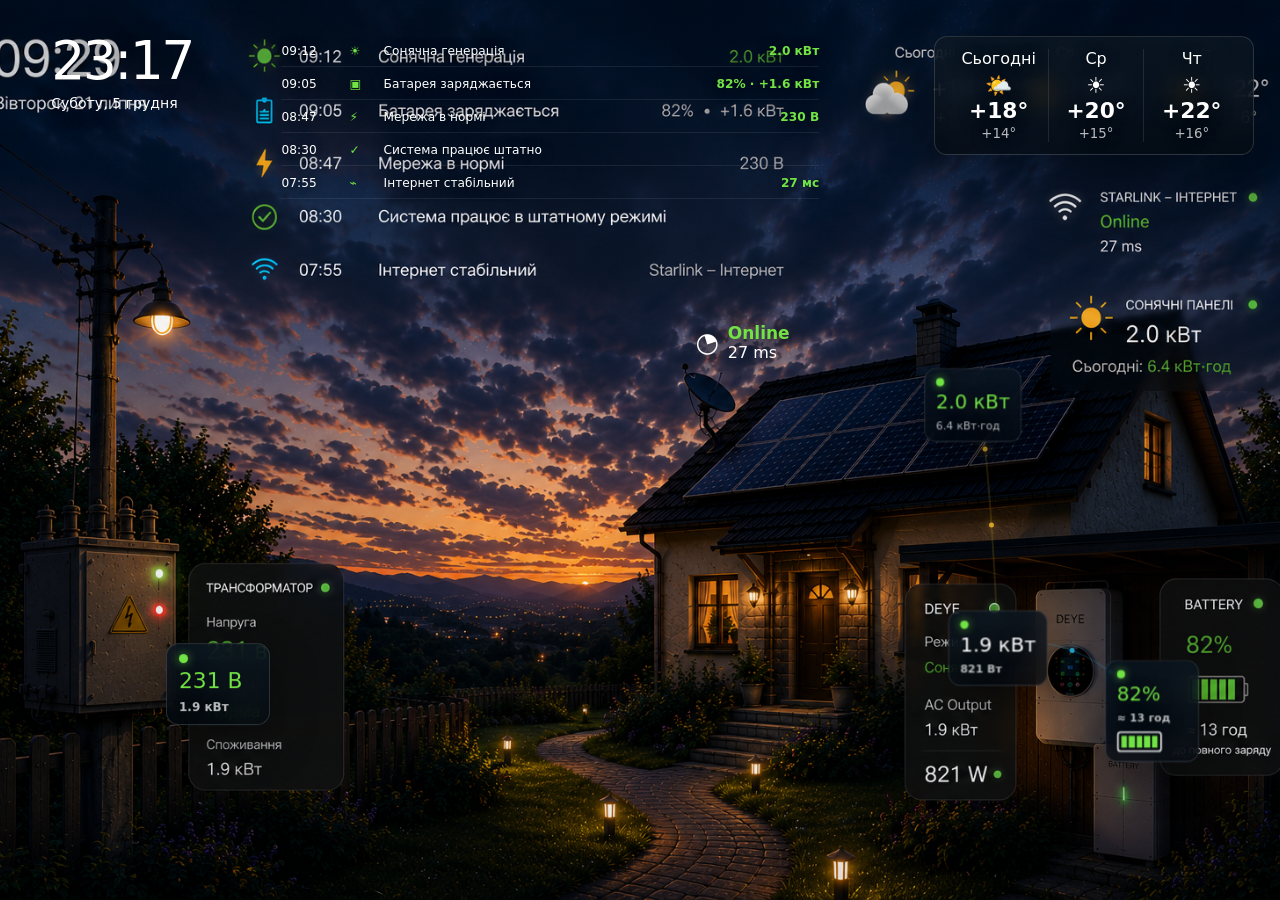
==== commit 06df69a9: "feat: new disign" ====
--- a/index.html
+++ b/index.html
@@ -1,91 +1 @@
-<!doctype html>
-<html lang="uk">
-<head>
-  <meta charset="utf-8">
-  <meta name="viewport" content="width=device-width,initial-scale=1,viewport-fit=cover">
-  <meta name="theme-color" content="#071014">
-  <title>NEX Living House</title>
-  <link rel="stylesheet" href="styles.css">
-</head>
-<body>
-  <main id="scene" class="scene" aria-label="NEX Living House">
-    <img class="scene-bg" src="assets/house-concept-v5.png" alt="Будинок NEX">
-    <div class="scene-vignette"></div>
-
-    <header class="scene-header">
-      <section class="clock-block">
-        <b id="clock">--:--</b>
-        <span id="date">--</span>
-      </section>
-
-      <section class="weather" aria-label="Погода на три дні">
-        <div class="weather-now">
-          <span class="weather-icon">☁</span>
-          <div><b id="weatherTemp">+18°</b><small id="weatherState">Хмарно</small></div>
-        </div>
-        <div class="forecast" id="forecastRows"></div>
-      </section>
-    </header>
-
-    <aside id="storyRail" class="story-rail glass" aria-live="polite">
-      <div class="story-head">СТАН БУДИНКУ</div>
-      <div id="storyPage" class="story-page"></div>
-      <div class="story-foot">
-        <span id="storyCountdown">Оновлення через 30 сек</span>
-        <div id="storyDots" class="story-dots"></div>
-      </div>
-    </aside>
-
-    <svg class="energy-layer" viewBox="0 0 1920 1080" preserveAspectRatio="none" aria-hidden="true">
-      <path id="flowGrid" class="energy-path grid-flow" d="M 310 760 C 470 760, 690 760, 1210 730" />
-      <path id="flowSolar" class="energy-path solar-flow" d="M 1020 365 C 1050 480, 1110 570, 1210 690" />
-      <path id="flowHouse" class="energy-path house-flow" d="M 1210 730 C 1070 730, 960 735, 855 735" />
-      <path id="flowBattery" class="energy-path battery-flow" d="M 1250 735 C 1320 735, 1380 735, 1440 735" />
-    </svg>
-
-    <section class="device device-grid glass" data-device="grid">
-      <div class="device-title">ТРАНСФОРМАТОР</div>
-      <div class="signal-pair"><i class="lamp red"></i><i id="gridLamp" class="lamp green"></i></div>
-      <div class="device-row"><span>Напруга</span><b id="gridVoltage">230 В</b></div>
-      <div class="device-row"><span>Споживання</span><b id="gridPower">821 Вт</b></div>
-    </section>
-
-    <section class="device device-starlink glass" data-device="starlink">
-      <div class="device-title">STARLINK</div>
-      <b id="internetStatus" class="online">Online</b>
-      <span id="internetPing">27 ms</span>
-    </section>
-
-    <section class="device device-solar glass" data-device="solar">
-      <div class="device-inline"><span class="sun-icon">☀</span><b id="solarPower">1.8 кВт</b></div>
-      <small id="solarToday">Сьогодні: 6.4 кВт·год</small>
-    </section>
-
-    <section class="device device-house glass" data-device="house">
-      <span class="house-icon">⌂</span><b id="housePower">821 Вт</b>
-    </section>
-
-    <section class="device device-deye glass" data-device="deye">
-      <div class="status-dot"></div>
-      <b id="deyePower">1.8 кВт</b>
-      <small id="deyeMode">Сонячний режим</small>
-    </section>
-
-    <section class="device device-battery glass" data-device="battery">
-      <div class="status-dot"></div>
-      <b id="batterySoc">82%</b>
-      <small id="batteryRuntime">≈ 13 год</small>
-    </section>
-
-    <div id="houseSpirit" class="house-spirit" aria-live="polite">
-      <div class="cat"><span>••</span></div>
-      <div id="houseSpiritBubble" class="spirit-bubble"></div>
-    </div>
-  </main>
-
-  <script src="config.js"></script>
-  <script src="js/house-state.js"></script>
-  <script src="js/house-spirit.js"></script>
-  <script src="js/app.js"></script>
-</body>
-</html>
+<!doctype html><html lang="uk"><head><meta charset="utf-8"><meta name="viewport" content="width=device-width,initial-scale=1,viewport-fit=cover"><title>NEX Living House</title><link rel="stylesheet" href="css/main.css"><link rel="stylesheet" href="css/hud.css"></head><body><main id="scene" class="scene"><img class="scene__background" src="assets/house-bg-v2.png" alt=""><div class="scene__veil"></div><canvas id="energy" class="energy"></canvas><div id="widgets" class="widgets"></div></main><script type="module" src="js/app.js"></script></body></html>
--- a/css/main.css
+++ b/css/main.css
@@ -0,0 +1 @@
+:root{--ok:#72e345;--warn:#ffc42d;--bad:#ff4d45;--text:#fff;--muted:rgba(255,255,255,.72);--glass:rgba(6,12,20,.72);--line:rgba(255,255,255,.14)}*{box-sizing:border-box}html,body{margin:0;width:100%;height:100%;background:#07111d;color:var(--text);font-family:Inter,system-ui,-apple-system,"Segoe UI",sans-serif}body{overflow:hidden}.scene{position:relative;width:100vw;height:100svh;overflow:hidden;isolation:isolate}.scene__background{position:absolute;inset:0;width:100%;height:100%;object-fit:cover;object-position:50% 50%;z-index:-3}.scene__veil{position:absolute;inset:0;z-index:-2;background:linear-gradient(180deg,rgba(0,4,10,.18),transparent 32%),radial-gradient(circle at 45% 18%,transparent 0 30%,rgba(0,4,10,.1) 75%)}.energy,.widgets{position:absolute;inset:0;width:100%;height:100%}.energy{pointer-events:none;z-index:2}.widgets{z-index:3}.scene-node{position:absolute;left:calc(var(--x)*1%);top:calc(var(--y)*1%);transform:translate(var(--tx,-50%),var(--ty,-50%)) scale(var(--scale,1));transform-origin:center}
--- a/css/hud.css
+++ b/css/hud.css
@@ -0,0 +1 @@
+.hud{min-width:104px;padding:10px 12px;border:1px solid var(--line);border-radius:13px;background:linear-gradient(180deg,rgba(11,22,34,.8),rgba(5,11,18,.76));box-shadow:0 16px 46px rgba(0,0,0,.34);backdrop-filter:blur(12px);text-shadow:0 2px 14px rgba(0,0,0,.6)}.dot{display:block;width:9px;height:9px;border-radius:50%;background:var(--ok);box-shadow:0 0 10px rgba(114,227,69,.7);margin-bottom:7px}.primary{display:block;font-size:clamp(21px,1.7vw,31px);line-height:1;font-weight:500}.secondary{display:block;margin-top:8px;font-size:clamp(12px,.9vw,15px);color:var(--muted)}.good{color:var(--ok)}.clock{text-shadow:0 3px 20px rgba(0,0,0,.65)}.clock time{display:block;font-size:clamp(46px,4.2vw,74px);line-height:.92;font-weight:300;letter-spacing:-.05em}.clock div{margin-top:10px;font-size:clamp(14px,1.1vw,20px)}.weather{display:grid;grid-template-columns:repeat(3,1fr);min-width:320px;padding:12px 14px}.weather article{text-align:center;padding:0 12px;border-right:1px solid rgba(255,255,255,.1)}.weather article:last-child{border-right:0}.weather b{display:block;font-size:clamp(21px,1.7vw,30px);margin-top:5px}.weather small{color:var(--muted)}.log{width:min(42vw,650px);display:grid;gap:2px;text-shadow:0 2px 13px rgba(0,0,0,.8)}.log-row{display:grid;grid-template-columns:58px 24px 1fr auto;gap:10px;align-items:center;min-height:31px;border-bottom:1px solid rgba(255,255,255,.08);font-size:clamp(12px,.95vw,16px)}.internet{display:flex;gap:9px;align-items:center;text-shadow:0 2px 14px rgba(0,0,0,.85)}.internet .wifi{font-size:27px;transform:rotate(-18deg)}.internet strong{display:block;color:var(--ok);font-size:17px}.battery-glyph{display:grid;grid-template-columns:repeat(5,1fr);gap:2px;width:50px;height:23px;padding:3px;border:2px solid rgba(255,255,255,.8);border-radius:4px;margin-top:8px}.battery-glyph i{background:var(--ok)}
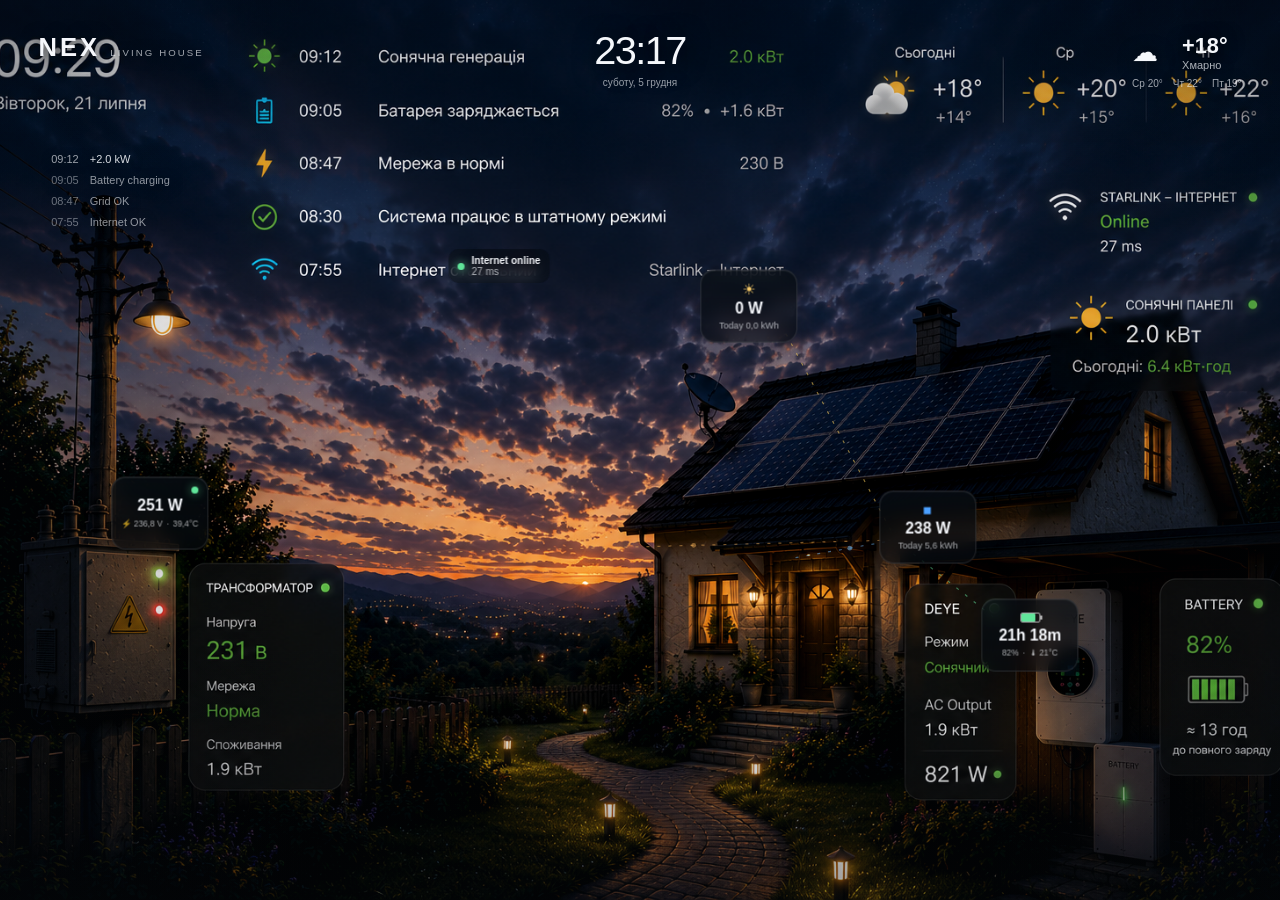
==== commit bc539c76: "feat: new disign2" ====
--- a/index.html
+++ b/index.html
@@ -1 +1,66 @@
-<!doctype html><html lang="uk"><head><meta charset="utf-8"><meta name="viewport" content="width=device-width,initial-scale=1,viewport-fit=cover"><title>NEX Living House</title><link rel="stylesheet" href="css/main.css"><link rel="stylesheet" href="css/hud.css"></head><body><main id="scene" class="scene"><img class="scene__background" src="assets/house-bg-v2.png" alt=""><div class="scene__veil"></div><canvas id="energy" class="energy"></canvas><div id="widgets" class="widgets"></div></main><script type="module" src="js/app.js"></script></body></html>+<!doctype html>
+<html lang="uk">
+<head>
+  <meta charset="utf-8">
+  <meta name="viewport" content="width=device-width,initial-scale=1,viewport-fit=cover">
+  <meta name="theme-color" content="#101722">
+  <title>NEX Living House — v0.3 step 2</title>
+  <link rel="stylesheet" href="styles.css">
+</head>
+<body>
+  <main id="scene" class="scene">
+    <img class="scene__background" src="assets/house-concept-v4.png" alt="">
+    <div class="scene__fallback"></div>
+    <div class="scene__shade"></div>
+
+    <header class="top">
+      <div class="brand"><strong>NEX</strong><span>LIVING HOUSE</span></div>
+      <div class="clock"><strong id="clock">--:--</strong><span id="date">--</span></div>
+      <section class="weather">
+        <span class="weather__icon" id="weatherIcon">☁</span>
+        <div><strong id="weatherTemp">--°</strong><small id="weatherState">—</small></div>
+        <div class="forecast" id="forecast"></div>
+      </section>
+    </header>
+
+    <section id="houseLog" class="house-log"></section>
+
+    <section class="hud-layer">
+      <article class="hud hud--grid">
+        <i class="status-dot" id="gridStatus"></i>
+        <strong id="gridPower">— W</strong>
+        <div class="hud__details"><span>⚡ <b id="gridVoltage">— V</b></span><span>·</span><span><b id="gridTemp">—°C</b></span></div>
+      </article>
+
+      <article class="hud hud--solar">
+        <span class="hud__icon">☀</span>
+        <strong id="solarPower">— W</strong>
+        <span class="hud__secondary">Today <b id="solarToday">— kWh</b></span>
+      </article>
+
+      <article class="hud hud--deye">
+        <span class="hud__icon hud__icon--house">◆</span>
+        <strong id="deyeConsumption">— W</strong>
+        <span class="hud__secondary">Today <b id="deyeToday">— kWh</b></span>
+      </article>
+
+      <article class="hud hud--battery">
+        <span class="battery-glyph"><i id="batteryFill"></i></span>
+        <strong id="batteryRuntime">—</strong>
+        <div class="hud__details"><span><b id="batterySoc">—%</b></span><span>·</span><span>🌡 <b id="batteryTemp">—°C</b></span></div>
+      </article>
+
+      <article class="internet-hud">
+        <i id="internetStatus"></i>
+        <div><strong id="internetState">Internet</strong><span id="internetPing">— ms</span></div>
+      </article>
+    </section>
+
+    <canvas id="energyCanvas" class="energy-canvas"></canvas>
+    <div id="spirit" class="spirit" role="status" aria-live="polite"></div>
+  </main>
+
+  <script src="config.js"></script>
+  <script type="module" src="js/app.js"></script>
+</body>
+</html>
--- a/styles.css
+++ b/styles.css
@@ -0,0 +1,25 @@
+*{box-sizing:border-box}html,body{width:100%;height:100%;margin:0;overflow:hidden;background:#101722;color:#f5f7fb;font-family:Inter,ui-sans-serif,-apple-system,BlinkMacSystemFont,"Segoe UI",sans-serif}
+.scene{position:relative;width:100vw;height:100svh;min-height:520px;overflow:hidden;isolation:isolate;background:#172030}
+.scene__background,.scene__fallback,.scene__shade{position:absolute;inset:0;width:100%;height:100%}
+.scene__background{z-index:-4;object-fit:cover;object-position:center;filter:saturate(.9) contrast(1.02)}
+.scene__fallback{z-index:-5;background:radial-gradient(circle at 73% 34%,rgba(255,180,96,.42),transparent 28%),linear-gradient(180deg,#263a55 0%,#6b5662 48%,#243126 100%)}
+.scene__shade{z-index:-3;background:linear-gradient(180deg,rgba(6,10,17,.22),transparent 27%,transparent 69%,rgba(5,9,14,.38)),linear-gradient(90deg,rgba(4,8,14,.27),transparent 25%,transparent 76%,rgba(4,8,14,.2));pointer-events:none}
+.top{position:absolute;left:clamp(18px,3vw,54px);right:clamp(18px,3vw,54px);top:clamp(15px,2.6vw,42px);display:grid;grid-template-columns:1fr auto 1fr;align-items:start;z-index:5;pointer-events:none}
+.brand{display:flex;align-items:baseline;gap:10px;text-shadow:0 2px 18px #000}.brand strong{font-size:clamp(22px,2vw,36px);letter-spacing:.12em}.brand span{font-size:clamp(9px,.75vw,13px);letter-spacing:.22em;opacity:.66}
+.clock{text-align:center;text-shadow:0 3px 24px #000}.clock strong{display:block;font-size:clamp(26px,3.1vw,54px);font-weight:450;line-height:.9;letter-spacing:-.04em}.clock span{display:block;margin-top:8px;font-size:clamp(10px,.78vw,13px);opacity:.62}
+.weather{justify-self:end;display:grid;grid-template-columns:auto auto;column-gap:10px;align-items:center;text-shadow:0 2px 18px #000}.weather__icon{font-size:clamp(22px,2vw,34px)}.weather strong{display:block;font-size:clamp(18px,1.7vw,30px);font-weight:550}.weather small{display:block;font-size:11px;opacity:.7}.forecast{grid-column:1/-1;display:flex;gap:10px;margin-top:7px;justify-content:flex-end}.forecast span{font-size:10px;opacity:.65}
+.house-log{position:absolute;left:clamp(22px,4vw,72px);top:clamp(108px,17vh,180px);z-index:4;display:flex;flex-direction:column;gap:9px;max-width:min(31vw,420px);pointer-events:none;text-shadow:0 2px 16px #000}
+.log-row{display:flex;gap:11px;align-items:baseline;font-size:clamp(11px,.82vw,14px);opacity:.58}.log-row:first-child{opacity:.88}.log-row time{font-variant-numeric:tabular-nums;opacity:.72}.log-row span{font-weight:470}
+.hud-layer{position:absolute;inset:0;z-index:6;pointer-events:none}
+.hud,.internet-hud{position:absolute;transform:translate3d(-50%,-50%,0);pointer-events:none;will-change:transform;backface-visibility:hidden}
+.hud{width:clamp(92px,7.6vw,132px);min-height:clamp(68px,5.7vw,94px);padding:10px 12px;border:1px solid rgba(255,255,255,.12);border-radius:14px;background:linear-gradient(180deg,rgba(8,14,20,.77),rgba(6,10,16,.58));box-shadow:0 12px 28px rgba(0,0,0,.22),inset 0 1px rgba(255,255,255,.045);backdrop-filter:blur(8px);display:flex;flex-direction:column;align-items:center;justify-content:center;gap:4px}
+.hud strong{font-size:clamp(15px,1.22vw,21px);font-weight:610;line-height:1.05;font-variant-numeric:tabular-nums;white-space:nowrap}
+.hud__secondary{font-size:clamp(9px,.68vw,11px)!important;opacity:.68!important;white-space:nowrap}.hud__secondary b{font-weight:530}
+.hud__details{display:flex;align-items:center;justify-content:center;gap:4px;font-size:clamp(8px,.65vw,11px);opacity:.69;white-space:nowrap;font-variant-numeric:tabular-nums}.hud__details b{font-weight:520}
+.hud__icon{font-size:15px;color:#f6c968;line-height:1}.hud__icon--house{color:#4ba0ff;font-size:13px;transform:rotate(45deg)}
+.status-dot{position:absolute;right:9px;top:9px;width:7px;height:7px;border-radius:50%;background:#61e69b;box-shadow:0 0 10px rgba(97,230,155,.65)}.offline{background:#ff6e73!important;box-shadow:0 0 10px rgba(255,110,115,.6)!important}
+.battery-glyph{width:20px;height:10px;border:1px solid rgba(255,255,255,.65);border-radius:2px;position:relative;margin-bottom:1px}.battery-glyph:after{content:"";position:absolute;right:-3px;top:2px;width:2px;height:4px;background:rgba(255,255,255,.65)}.battery-glyph i{display:block;height:100%;width:0;background:#61e69b;border-radius:1px;transition:width .35s ease}
+.internet-hud{display:flex;gap:7px;align-items:center;padding:6px 9px;border-radius:10px;background:rgba(7,12,18,.5);backdrop-filter:blur(7px);text-shadow:0 2px 12px #000}.internet-hud>i{width:7px;height:7px;border-radius:50%;background:#61e69b;box-shadow:0 0 9px rgba(97,230,155,.7)}.internet-hud div{display:flex;flex-direction:column}.internet-hud strong{font-size:10px;font-weight:550}.internet-hud span{font-size:10px;opacity:.68;font-variant-numeric:tabular-nums}
+.energy-canvas{position:absolute;inset:0;width:100%;height:100%;z-index:3;pointer-events:none}
+.spirit{position:absolute;left:50%;bottom:9%;transform:translateX(-50%) translateY(10px);z-index:8;padding:9px 14px;border-radius:10px;background:rgba(7,11,17,.55);backdrop-filter:blur(8px);font-size:clamp(12px,.9vw,15px);opacity:0;transition:.35s ease;text-shadow:0 2px 12px #000;pointer-events:none}.spirit.show{opacity:1;transform:translateX(-50%) translateY(0)}
+@media (max-width:800px){.scene{min-height:480px}.brand span{display:none}.top{grid-template-columns:1fr auto}.clock{grid-column:1;grid-row:1;text-align:left;margin-top:45px}.weather{grid-column:2;grid-row:1}.forecast{display:none}.house-log{top:106px;left:18px;max-width:54vw;gap:7px}.log-row:nth-child(n+4){display:none}.hud{width:84px;min-height:62px;padding:8px}.spirit{bottom:4%;white-space:nowrap}}
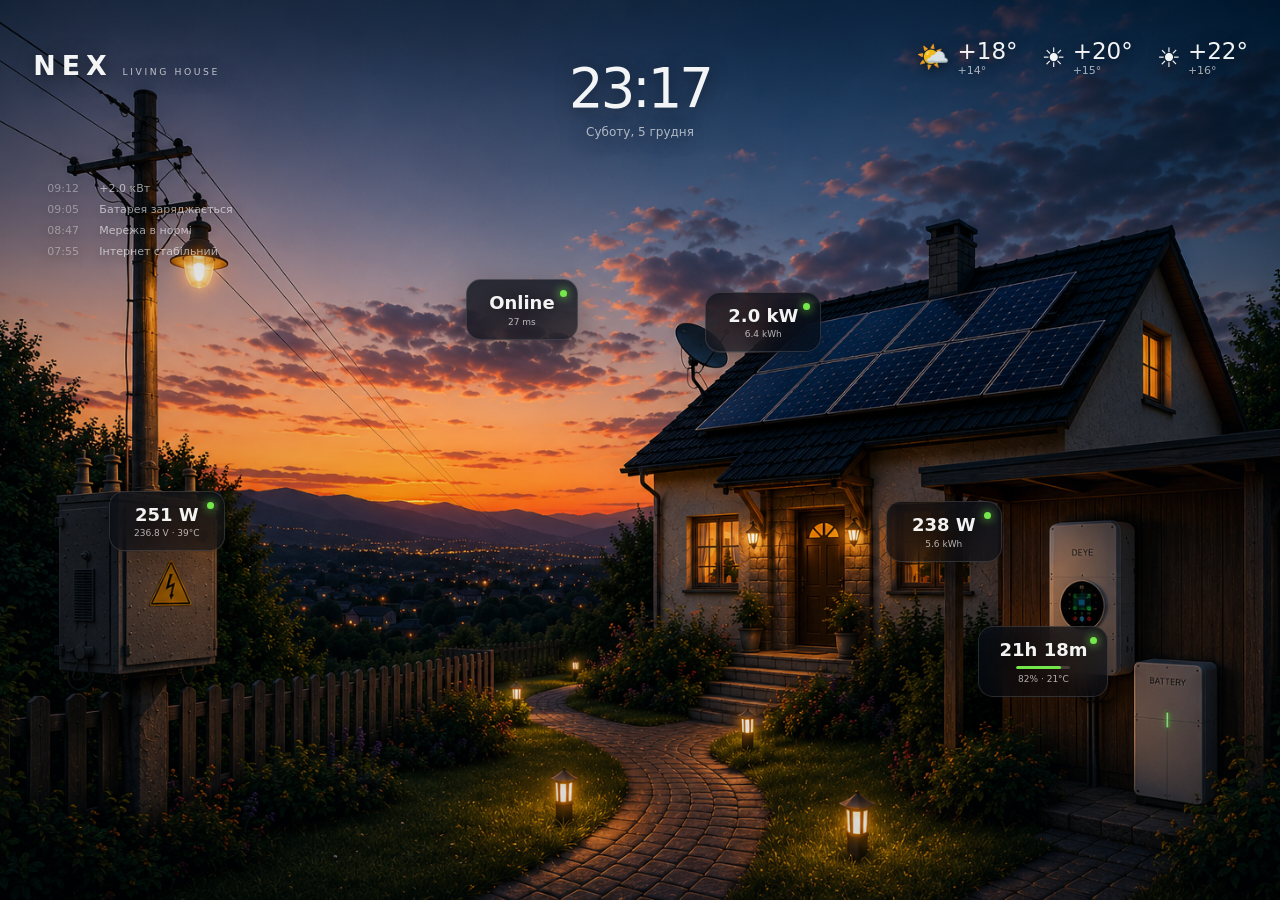
==== commit e8783441: "feat: new disign3" ====
--- a/index.html
+++ b/index.html
@@ -1,66 +1,71 @@
 <!doctype html>
 <html lang="uk">
 <head>
-  <meta charset="utf-8">
-  <meta name="viewport" content="width=device-width,initial-scale=1,viewport-fit=cover">
-  <meta name="theme-color" content="#101722">
-  <title>NEX Living House — v0.3 step 2</title>
-  <link rel="stylesheet" href="styles.css">
+  <meta charset="utf-8" />
+  <meta name="viewport" content="width=device-width,initial-scale=1,viewport-fit=cover" />
+  <meta name="theme-color" content="#07111f" />
+  <title>NEX Living House — Clean Scene</title>
+  <link rel="stylesheet" href="styles.css" />
 </head>
 <body>
-  <main id="scene" class="scene">
-    <img class="scene__background" src="assets/house-concept-v4.png" alt="">
-    <div class="scene__fallback"></div>
-    <div class="scene__shade"></div>
+  <main class="scene" aria-label="NEX Living House">
+    <img class="scene__background" src="assets/house-bg-v2.png" alt="" />
+    <div class="scene__shade" aria-hidden="true"></div>
 
-    <header class="top">
-      <div class="brand"><strong>NEX</strong><span>LIVING HOUSE</span></div>
-      <div class="clock"><strong id="clock">--:--</strong><span id="date">--</span></div>
-      <section class="weather">
-        <span class="weather__icon" id="weatherIcon">☁</span>
-        <div><strong id="weatherTemp">--°</strong><small id="weatherState">—</small></div>
-        <div class="forecast" id="forecast"></div>
-      </section>
+    <div class="brand" aria-label="NEX Living House">
+      <strong>NEX</strong><span>LIVING HOUSE</span>
+    </div>
+
+    <header class="clock" data-node="clock">
+      <time class="clock__time" id="clock-time">18:41</time>
+      <div class="clock__date" id="clock-date">вівторок, 21 липня</div>
     </header>
 
-    <section id="houseLog" class="house-log"></section>
-
-    <section class="hud-layer">
-      <article class="hud hud--grid">
-        <i class="status-dot" id="gridStatus"></i>
-        <strong id="gridPower">— W</strong>
-        <div class="hud__details"><span>⚡ <b id="gridVoltage">— V</b></span><span>·</span><span><b id="gridTemp">—°C</b></span></div>
-      </article>
-
-      <article class="hud hud--solar">
-        <span class="hud__icon">☀</span>
-        <strong id="solarPower">— W</strong>
-        <span class="hud__secondary">Today <b id="solarToday">— kWh</b></span>
-      </article>
-
-      <article class="hud hud--deye">
-        <span class="hud__icon hud__icon--house">◆</span>
-        <strong id="deyeConsumption">— W</strong>
-        <span class="hud__secondary">Today <b id="deyeToday">— kWh</b></span>
-      </article>
-
-      <article class="hud hud--battery">
-        <span class="battery-glyph"><i id="batteryFill"></i></span>
-        <strong id="batteryRuntime">—</strong>
-        <div class="hud__details"><span><b id="batterySoc">—%</b></span><span>·</span><span>🌡 <b id="batteryTemp">—°C</b></span></div>
-      </article>
-
-      <article class="internet-hud">
-        <i id="internetStatus"></i>
-        <div><strong id="internetState">Internet</strong><span id="internetPing">— ms</span></div>
-      </article>
+    <section class="house-log" data-node="houseLog" aria-label="Події будинку">
+      <article><time>09:12</time><span>+2.0 кВт</span></article>
+      <article><time>09:05</time><span>Батарея заряджається</span></article>
+      <article><time>08:47</time><span>Мережа в нормі</span></article>
+      <article><time>07:55</time><span>Інтернет стабільний</span></article>
     </section>
 
-    <canvas id="energyCanvas" class="energy-canvas"></canvas>
-    <div id="spirit" class="spirit" role="status" aria-live="polite"></div>
+    <section class="weather" data-node="weather" aria-label="Прогноз погоди">
+      <article><span class="weather__icon">🌤️</span><strong>+18°</strong><small>+14°</small></article>
+      <article><span class="weather__icon">☀️</span><strong>+20°</strong><small>+15°</small></article>
+      <article><span class="weather__icon">☀️</span><strong>+22°</strong><small>+16°</small></article>
+    </section>
+
+    <section class="hud hud--grid" data-node="gridHud" aria-label="Мережа">
+      <i class="hud__dot"></i>
+      <strong data-value="grid-power">251 W</strong>
+      <small><span data-value="grid-voltage">236.8 V</span> · <span data-value="grid-temp">39°C</span></small>
+    </section>
+
+    <section class="hud hud--internet" data-node="internetHud" aria-label="Інтернет">
+      <i class="hud__dot"></i>
+      <strong data-value="internet-status">Online</strong>
+      <small data-value="internet-ping">27 ms</small>
+    </section>
+
+    <section class="hud hud--solar" data-node="solarHud" aria-label="Сонячні панелі">
+      <i class="hud__dot"></i>
+      <strong data-value="solar-power">2.0 kW</strong>
+      <small data-value="solar-today">6.4 kWh</small>
+    </section>
+
+    <section class="hud hud--house" data-node="houseHud" aria-label="Будинок">
+      <i class="hud__dot"></i>
+      <strong data-value="house-power">238 W</strong>
+      <small data-value="house-today">5.6 kWh</small>
+    </section>
+
+    <section class="hud hud--battery" data-node="batteryHud" aria-label="Батарея">
+      <i class="hud__dot"></i>
+      <strong data-value="battery-runtime">21h 18m</strong>
+      <div class="battery-line" aria-hidden="true"><span style="width:82%"></span></div>
+      <small><span data-value="battery-soc">82%</span> · <span data-value="battery-temp">21°C</span></small>
+    </section>
   </main>
 
-  <script src="config.js"></script>
-  <script type="module" src="js/app.js"></script>
+  <script src="js/app.js"></script>
 </body>
-</html>+</html>
--- a/styles.css
+++ b/styles.css
@@ -1,25 +1,51 @@
-*{box-sizing:border-box}html,body{width:100%;height:100%;margin:0;overflow:hidden;background:#101722;color:#f5f7fb;font-family:Inter,ui-sans-serif,-apple-system,BlinkMacSystemFont,"Segoe UI",sans-serif}
-.scene{position:relative;width:100vw;height:100svh;min-height:520px;overflow:hidden;isolation:isolate;background:#172030}
-.scene__background,.scene__fallback,.scene__shade{position:absolute;inset:0;width:100%;height:100%}
-.scene__background{z-index:-4;object-fit:cover;object-position:center;filter:saturate(.9) contrast(1.02)}
-.scene__fallback{z-index:-5;background:radial-gradient(circle at 73% 34%,rgba(255,180,96,.42),transparent 28%),linear-gradient(180deg,#263a55 0%,#6b5662 48%,#243126 100%)}
-.scene__shade{z-index:-3;background:linear-gradient(180deg,rgba(6,10,17,.22),transparent 27%,transparent 69%,rgba(5,9,14,.38)),linear-gradient(90deg,rgba(4,8,14,.27),transparent 25%,transparent 76%,rgba(4,8,14,.2));pointer-events:none}
-.top{position:absolute;left:clamp(18px,3vw,54px);right:clamp(18px,3vw,54px);top:clamp(15px,2.6vw,42px);display:grid;grid-template-columns:1fr auto 1fr;align-items:start;z-index:5;pointer-events:none}
-.brand{display:flex;align-items:baseline;gap:10px;text-shadow:0 2px 18px #000}.brand strong{font-size:clamp(22px,2vw,36px);letter-spacing:.12em}.brand span{font-size:clamp(9px,.75vw,13px);letter-spacing:.22em;opacity:.66}
-.clock{text-align:center;text-shadow:0 3px 24px #000}.clock strong{display:block;font-size:clamp(26px,3.1vw,54px);font-weight:450;line-height:.9;letter-spacing:-.04em}.clock span{display:block;margin-top:8px;font-size:clamp(10px,.78vw,13px);opacity:.62}
-.weather{justify-self:end;display:grid;grid-template-columns:auto auto;column-gap:10px;align-items:center;text-shadow:0 2px 18px #000}.weather__icon{font-size:clamp(22px,2vw,34px)}.weather strong{display:block;font-size:clamp(18px,1.7vw,30px);font-weight:550}.weather small{display:block;font-size:11px;opacity:.7}.forecast{grid-column:1/-1;display:flex;gap:10px;margin-top:7px;justify-content:flex-end}.forecast span{font-size:10px;opacity:.65}
-.house-log{position:absolute;left:clamp(22px,4vw,72px);top:clamp(108px,17vh,180px);z-index:4;display:flex;flex-direction:column;gap:9px;max-width:min(31vw,420px);pointer-events:none;text-shadow:0 2px 16px #000}
-.log-row{display:flex;gap:11px;align-items:baseline;font-size:clamp(11px,.82vw,14px);opacity:.58}.log-row:first-child{opacity:.88}.log-row time{font-variant-numeric:tabular-nums;opacity:.72}.log-row span{font-weight:470}
-.hud-layer{position:absolute;inset:0;z-index:6;pointer-events:none}
-.hud,.internet-hud{position:absolute;transform:translate3d(-50%,-50%,0);pointer-events:none;will-change:transform;backface-visibility:hidden}
-.hud{width:clamp(92px,7.6vw,132px);min-height:clamp(68px,5.7vw,94px);padding:10px 12px;border:1px solid rgba(255,255,255,.12);border-radius:14px;background:linear-gradient(180deg,rgba(8,14,20,.77),rgba(6,10,16,.58));box-shadow:0 12px 28px rgba(0,0,0,.22),inset 0 1px rgba(255,255,255,.045);backdrop-filter:blur(8px);display:flex;flex-direction:column;align-items:center;justify-content:center;gap:4px}
-.hud strong{font-size:clamp(15px,1.22vw,21px);font-weight:610;line-height:1.05;font-variant-numeric:tabular-nums;white-space:nowrap}
-.hud__secondary{font-size:clamp(9px,.68vw,11px)!important;opacity:.68!important;white-space:nowrap}.hud__secondary b{font-weight:530}
-.hud__details{display:flex;align-items:center;justify-content:center;gap:4px;font-size:clamp(8px,.65vw,11px);opacity:.69;white-space:nowrap;font-variant-numeric:tabular-nums}.hud__details b{font-weight:520}
-.hud__icon{font-size:15px;color:#f6c968;line-height:1}.hud__icon--house{color:#4ba0ff;font-size:13px;transform:rotate(45deg)}
-.status-dot{position:absolute;right:9px;top:9px;width:7px;height:7px;border-radius:50%;background:#61e69b;box-shadow:0 0 10px rgba(97,230,155,.65)}.offline{background:#ff6e73!important;box-shadow:0 0 10px rgba(255,110,115,.6)!important}
-.battery-glyph{width:20px;height:10px;border:1px solid rgba(255,255,255,.65);border-radius:2px;position:relative;margin-bottom:1px}.battery-glyph:after{content:"";position:absolute;right:-3px;top:2px;width:2px;height:4px;background:rgba(255,255,255,.65)}.battery-glyph i{display:block;height:100%;width:0;background:#61e69b;border-radius:1px;transition:width .35s ease}
-.internet-hud{display:flex;gap:7px;align-items:center;padding:6px 9px;border-radius:10px;background:rgba(7,12,18,.5);backdrop-filter:blur(7px);text-shadow:0 2px 12px #000}.internet-hud>i{width:7px;height:7px;border-radius:50%;background:#61e69b;box-shadow:0 0 9px rgba(97,230,155,.7)}.internet-hud div{display:flex;flex-direction:column}.internet-hud strong{font-size:10px;font-weight:550}.internet-hud span{font-size:10px;opacity:.68;font-variant-numeric:tabular-nums}
-.energy-canvas{position:absolute;inset:0;width:100%;height:100%;z-index:3;pointer-events:none}
-.spirit{position:absolute;left:50%;bottom:9%;transform:translateX(-50%) translateY(10px);z-index:8;padding:9px 14px;border-radius:10px;background:rgba(7,11,17,.55);backdrop-filter:blur(8px);font-size:clamp(12px,.9vw,15px);opacity:0;transition:.35s ease;text-shadow:0 2px 12px #000;pointer-events:none}.spirit.show{opacity:1;transform:translateX(-50%) translateY(0)}
-@media (max-width:800px){.scene{min-height:480px}.brand span{display:none}.top{grid-template-columns:1fr auto}.clock{grid-column:1;grid-row:1;text-align:left;margin-top:45px}.weather{grid-column:2;grid-row:1}.forecast{display:none}.house-log{top:106px;left:18px;max-width:54vw;gap:7px}.log-row:nth-child(n+4){display:none}.hud{width:84px;min-height:62px;padding:8px}.spirit{bottom:4%;white-space:nowrap}}+:root {
+  --text: rgba(255,255,255,.95);
+  --muted: rgba(255,255,255,.64);
+  --glass: rgba(5,10,18,.70);
+  --line: rgba(255,255,255,.13);
+  --green: #75e84b;
+  --shadow: 0 12px 34px rgba(0,0,0,.34);
+}
+* { box-sizing: border-box; }
+html,body { width:100%; height:100%; margin:0; background:#07111f; color:var(--text); font-family:Inter,ui-sans-serif,system-ui,-apple-system,BlinkMacSystemFont,"Segoe UI",sans-serif; }
+body { overflow:hidden; }
+.scene { position:relative; width:100vw; height:100vh; overflow:hidden; isolation:isolate; background:#07111f; }
+.scene__background { position:absolute; inset:0; width:100%; height:100%; object-fit:cover; object-position:50% 50%; z-index:-3; user-select:none; pointer-events:none; }
+.scene__shade { position:absolute; inset:0; z-index:-2; pointer-events:none; background:linear-gradient(180deg,rgba(2,7,14,.24),transparent 40%),radial-gradient(circle at 50% 14%,transparent 0 26%,rgba(2,8,17,.14) 72%); }
+.brand { position:absolute; left:2.6%; top:5.6%; display:flex; align-items:baseline; gap:10px; text-shadow:0 3px 18px rgba(0,0,0,.55); }
+.brand strong { font-size:clamp(25px,2.1vw,36px); letter-spacing:.22em; font-weight:650; }
+.brand span { font-size:clamp(9px,.72vw,12px); letter-spacing:.28em; color:rgba(255,255,255,.70); }
+.clock { position:absolute; left:50%; top:7.0%; transform:translateX(-50%); text-align:center; text-shadow:0 3px 18px rgba(0,0,0,.50); }
+.clock__time { display:block; font-size:clamp(48px,4.25vw,76px); font-weight:300; letter-spacing:-.055em; line-height:.95; }
+.clock__date { margin-top:.62rem; font-size:clamp(12px,.9vw,15px); color:rgba(255,255,255,.63); }
+.house-log { position:absolute; left:3.7%; top:20.2%; display:grid; gap:8px; text-shadow:0 2px 12px rgba(0,0,0,.68); opacity:.72; }
+.house-log article { display:grid; grid-template-columns:44px auto; align-items:baseline; gap:8px; font-size:clamp(11px,.78vw,14px); }
+.house-log time { color:rgba(255,255,255,.52); font-variant-numeric:tabular-nums; }
+.house-log span { color:rgba(255,255,255,.84); }
+.weather { position:absolute; right:2.5%; top:4.2%; display:grid; grid-template-columns:repeat(3,auto); gap:24px; text-shadow:0 2px 14px rgba(0,0,0,.66); }
+.weather article { display:grid; grid-template-columns:auto auto; grid-template-rows:auto auto; column-gap:7px; align-items:center; min-width:88px; }
+.weather__icon { grid-row:1/3; font-size:clamp(26px,2.1vw,36px); }
+.weather strong { font-size:clamp(22px,1.8vw,31px); font-weight:430; }
+.weather small { color:var(--muted); font-size:clamp(11px,.82vw,14px); }
+.hud { position:absolute; min-width:116px; padding:13px 15px 12px; border:1px solid var(--line); border-radius:15px; background:linear-gradient(180deg,rgba(8,14,23,.76),rgba(5,10,18,.65)); box-shadow:var(--shadow); backdrop-filter:blur(15px) saturate(115%); -webkit-backdrop-filter:blur(15px) saturate(115%); text-align:center; display:grid; justify-items:center; gap:4px; text-shadow:0 2px 12px rgba(0,0,0,.55); }
+.hud__dot { position:absolute; right:10px; top:10px; width:7px; height:7px; border-radius:50%; background:var(--green); box-shadow:0 0 9px 2px rgba(117,232,75,.48); }
+.hud strong { font-size:clamp(18px,1.25vw,22px); line-height:1.1; font-weight:620; font-variant-numeric:tabular-nums; }
+.hud small { color:rgba(255,255,255,.68); font-size:clamp(9px,.64vw,11px); font-variant-numeric:tabular-nums; }
+.hud--grid { left:8.5%; top:54.5%; }
+.hud--internet { left:36.4%; top:31.0%; min-width:112px; }
+.hud--solar { left:55.1%; top:32.4%; }
+.hud--house { left:69.2%; top:55.7%; }
+.hud--battery { right:13.4%; bottom:22.6%; min-width:130px; }
+.battery-line { width:54px; height:3px; border-radius:999px; overflow:hidden; background:rgba(255,255,255,.16); margin:2px 0 1px; }
+.battery-line span { display:block; height:100%; border-radius:inherit; background:var(--green); box-shadow:0 0 8px rgba(117,232,75,.55); }
+@media (max-width:1000px) {
+  .weather { gap:12px; right:1.8%; }
+  .house-log { left:2.4%; top:18%; }
+  .hud { transform:scale(.88); transform-origin:center; }
+}
+@media (max-aspect-ratio:4/3) {
+  .scene__background { object-position:58% 50%; }
+  .brand { top:3.8%; }
+  .clock { top:5%; }
+  .weather { top:2.4%; }
+}
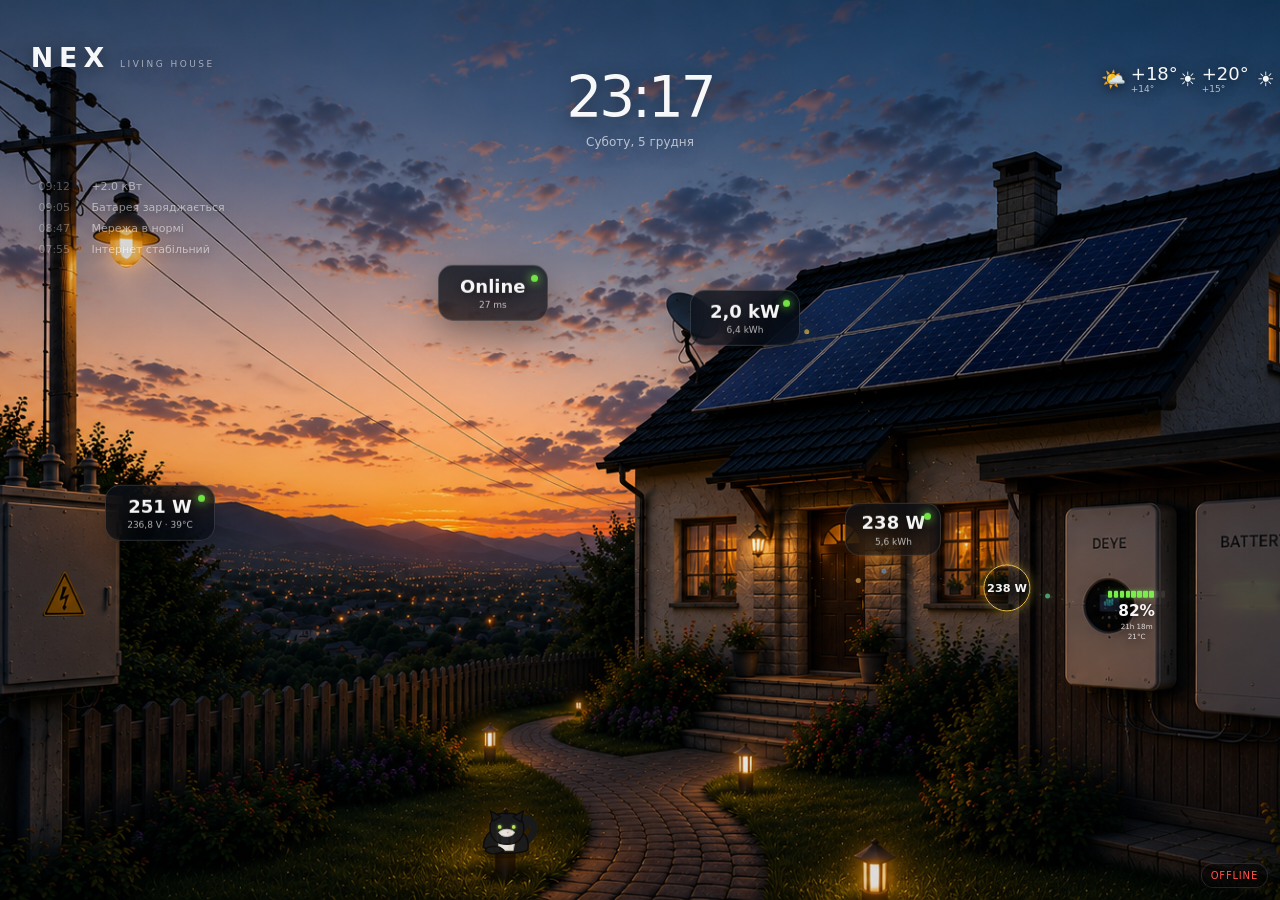
==== commit aec5c8c5: "feat: first pre stable" ====
--- a/index.html
+++ b/index.html
@@ -1,71 +1,90 @@
 <!doctype html>
 <html lang="uk">
 <head>
-  <meta charset="utf-8" />
-  <meta name="viewport" content="width=device-width,initial-scale=1,viewport-fit=cover" />
-  <meta name="theme-color" content="#07111f" />
-  <title>NEX Living House — Clean Scene</title>
-  <link rel="stylesheet" href="styles.css" />
+  <meta charset="utf-8">
+  <meta name="viewport" content="width=device-width,initial-scale=1,viewport-fit=cover">
+  <meta name="theme-color" content="#07111f">
+  <title>NEX Living House</title>
+  <link rel="stylesheet" href="styles.css">
 </head>
 <body>
-  <main class="scene" aria-label="NEX Living House">
-    <img class="scene__background" src="assets/house-bg-v2.png" alt="" />
+  <main id="scene" class="scene" aria-label="NEX Living House">
+    <img id="scene-background" class="scene__background" src="assets/house-bg-v2.png" alt="">
     <div class="scene__shade" aria-hidden="true"></div>
+    <canvas id="energy-flow" class="energy-flow" aria-hidden="true"></canvas>
 
-    <div class="brand" aria-label="NEX Living House">
+    <div class="brand">
       <strong>NEX</strong><span>LIVING HOUSE</span>
     </div>
 
     <header class="clock" data-node="clock">
-      <time class="clock__time" id="clock-time">18:41</time>
-      <div class="clock__date" id="clock-date">вівторок, 21 липня</div>
+      <time id="clock-time">--:--</time>
+      <div id="clock-date">—</div>
     </header>
 
-    <section class="house-log" data-node="houseLog" aria-label="Події будинку">
-      <article><time>09:12</time><span>+2.0 кВт</span></article>
-      <article><time>09:05</time><span>Батарея заряджається</span></article>
-      <article><time>08:47</time><span>Мережа в нормі</span></article>
-      <article><time>07:55</time><span>Інтернет стабільний</span></article>
+    <section id="house-log" class="house-log" data-node="houseLog" aria-label="Події будинку"></section>
+
+    <section id="weather" class="weather" data-node="weather" aria-label="Погода"></section>
+
+    <section id="grid-hud" class="hud hud--grid" data-node="grid" aria-label="Мережа">
+      <i class="hud__dot"></i>
+      <strong id="grid-power">—</strong>
+      <small><span id="grid-voltage">—</span> · <span id="grid-temp">—</span></small>
     </section>
 
-    <section class="weather" data-node="weather" aria-label="Прогноз погоди">
-      <article><span class="weather__icon">🌤️</span><strong>+18°</strong><small>+14°</small></article>
-      <article><span class="weather__icon">☀️</span><strong>+20°</strong><small>+15°</small></article>
-      <article><span class="weather__icon">☀️</span><strong>+22°</strong><small>+16°</small></article>
+    <section id="internet-hud" class="hud hud--internet" data-node="internet" aria-label="Інтернет">
+      <i class="hud__dot"></i>
+      <strong id="internet-state">—</strong>
+      <small id="internet-ping">—</small>
     </section>
 
-    <section class="hud hud--grid" data-node="gridHud" aria-label="Мережа">
+    <section id="solar-hud" class="hud hud--solar" data-node="solar" aria-label="Сонячні панелі">
       <i class="hud__dot"></i>
-      <strong data-value="grid-power">251 W</strong>
-      <small><span data-value="grid-voltage">236.8 V</span> · <span data-value="grid-temp">39°C</span></small>
+      <strong id="solar-power">—</strong>
+      <small id="solar-today">—</small>
     </section>
 
-    <section class="hud hud--internet" data-node="internetHud" aria-label="Інтернет">
+    <section id="house-hud" class="hud hud--house" data-node="house" aria-label="Будинок">
       <i class="hud__dot"></i>
-      <strong data-value="internet-status">Online</strong>
-      <small data-value="internet-ping">27 ms</small>
+      <strong id="house-power">—</strong>
+      <small id="house-today">—</small>
     </section>
 
-    <section class="hud hud--solar" data-node="solarHud" aria-label="Сонячні панелі">
-      <i class="hud__dot"></i>
-      <strong data-value="solar-power">2.0 kW</strong>
-      <small data-value="solar-today">6.4 kWh</small>
+    <section id="deye-display" class="device-display device-display--deye" data-node="deye" aria-label="Deye">
+      <div class="deye-ring" id="deye-ring">
+        <strong id="deye-power">—</strong>
+      </div>
     </section>
 
-    <section class="hud hud--house" data-node="houseHud" aria-label="Будинок">
-      <i class="hud__dot"></i>
-      <strong data-value="house-power">238 W</strong>
-      <small data-value="house-today">5.6 kWh</small>
+    <section id="battery-display" class="device-display device-display--battery" data-node="battery" aria-label="Батарея">
+      <div class="battery-bars" id="battery-bars" aria-hidden="true"></div>
+      <strong id="battery-soc">—</strong>
+      <small><span id="battery-runtime">—</span><br><span id="battery-temp">—</span></small>
     </section>
 
-    <section class="hud hud--battery" data-node="batteryHud" aria-label="Батарея">
-      <i class="hud__dot"></i>
-      <strong data-value="battery-runtime">21h 18m</strong>
-      <div class="battery-line" aria-hidden="true"><span style="width:82%"></span></div>
-      <small><span data-value="battery-soc">82%</span> · <span data-value="battery-temp">21°C</span></small>
-    </section>
+
+    <button id="nex-cat" class="nex-cat" type="button" aria-label="Кіт NEX" title="NEX">
+      <svg viewBox="0 0 180 110" aria-hidden="true">
+        <path class="cat-shadow" d="M26 91c24-12 91-10 126 0-22 14-104 16-126 0Z"/>
+        <path class="cat-tail" d="M126 72c30-14 33-43 12-51-13-5-22 6-15 15 4 5 13 2 11-5"/>
+        <path class="cat-body" d="M46 79c1-28 23-47 53-43 28 3 44 22 39 49-21 9-72 10-92-6Z"/>
+        <path class="cat-chest" d="M78 44c10-8 27-7 37 3l-7 39H78Z"/>
+        <path class="cat-head" d="M60 41c-1-23 15-36 35-31 18-5 35 8 35 31 0 20-14 32-35 32S60 61 60 41Z"/>
+        <path class="cat-ear cat-ear--left" d="M66 25 61 4 82 16Z"/>
+        <path class="cat-ear cat-ear--right" d="m108 16 21-12-5 23Z"/>
+        <path class="cat-muzzle" d="M78 48c8-8 25-8 33 0-4 12-29 12-33 0Z"/>
+        <circle class="cat-eye" cx="80" cy="37" r="3.8"/>
+        <circle class="cat-eye" cx="109" cy="37" r="3.8"/>
+        <path class="cat-nose" d="m94 47 5 0-2.5 4Z"/>
+        <path class="cat-paw" d="M54 80c14-4 27-3 35 6-11 9-28 9-39 1Z"/>
+      </svg>
+    </button>
+
+    <div id="connection-badge" class="connection-badge">DEMO</div>
+    <div id="house-spirit" class="house-spirit" role="status"></div>
   </main>
 
-  <script src="js/app.js"></script>
+  <script src="config.js"></script>
+  <script type="module" src="js/app.js"></script>
 </body>
 </html>
--- a/styles.css
+++ b/styles.css
@@ -1,51 +1,112 @@
-:root {
-  --text: rgba(255,255,255,.95);
-  --muted: rgba(255,255,255,.64);
-  --glass: rgba(5,10,18,.70);
-  --line: rgba(255,255,255,.13);
-  --green: #75e84b;
-  --shadow: 0 12px 34px rgba(0,0,0,.34);
+:root{
+  --text:rgba(255,255,255,.96);
+  --muted:rgba(255,255,255,.68);
+  --green:#72e345;
+  --yellow:#ffd34d;
+  --red:#ff5148;
+  --glass:rgba(5,10,18,.70);
+  --line:rgba(255,255,255,.14);
 }
-* { box-sizing: border-box; }
-html,body { width:100%; height:100%; margin:0; background:#07111f; color:var(--text); font-family:Inter,ui-sans-serif,system-ui,-apple-system,BlinkMacSystemFont,"Segoe UI",sans-serif; }
-body { overflow:hidden; }
-.scene { position:relative; width:100vw; height:100vh; overflow:hidden; isolation:isolate; background:#07111f; }
-.scene__background { position:absolute; inset:0; width:100%; height:100%; object-fit:cover; object-position:50% 50%; z-index:-3; user-select:none; pointer-events:none; }
-.scene__shade { position:absolute; inset:0; z-index:-2; pointer-events:none; background:linear-gradient(180deg,rgba(2,7,14,.24),transparent 40%),radial-gradient(circle at 50% 14%,transparent 0 26%,rgba(2,8,17,.14) 72%); }
-.brand { position:absolute; left:2.6%; top:5.6%; display:flex; align-items:baseline; gap:10px; text-shadow:0 3px 18px rgba(0,0,0,.55); }
-.brand strong { font-size:clamp(25px,2.1vw,36px); letter-spacing:.22em; font-weight:650; }
-.brand span { font-size:clamp(9px,.72vw,12px); letter-spacing:.28em; color:rgba(255,255,255,.70); }
-.clock { position:absolute; left:50%; top:7.0%; transform:translateX(-50%); text-align:center; text-shadow:0 3px 18px rgba(0,0,0,.50); }
-.clock__time { display:block; font-size:clamp(48px,4.25vw,76px); font-weight:300; letter-spacing:-.055em; line-height:.95; }
-.clock__date { margin-top:.62rem; font-size:clamp(12px,.9vw,15px); color:rgba(255,255,255,.63); }
-.house-log { position:absolute; left:3.7%; top:20.2%; display:grid; gap:8px; text-shadow:0 2px 12px rgba(0,0,0,.68); opacity:.72; }
-.house-log article { display:grid; grid-template-columns:44px auto; align-items:baseline; gap:8px; font-size:clamp(11px,.78vw,14px); }
-.house-log time { color:rgba(255,255,255,.52); font-variant-numeric:tabular-nums; }
-.house-log span { color:rgba(255,255,255,.84); }
-.weather { position:absolute; right:2.5%; top:4.2%; display:grid; grid-template-columns:repeat(3,auto); gap:24px; text-shadow:0 2px 14px rgba(0,0,0,.66); }
-.weather article { display:grid; grid-template-columns:auto auto; grid-template-rows:auto auto; column-gap:7px; align-items:center; min-width:88px; }
-.weather__icon { grid-row:1/3; font-size:clamp(26px,2.1vw,36px); }
-.weather strong { font-size:clamp(22px,1.8vw,31px); font-weight:430; }
-.weather small { color:var(--muted); font-size:clamp(11px,.82vw,14px); }
-.hud { position:absolute; min-width:116px; padding:13px 15px 12px; border:1px solid var(--line); border-radius:15px; background:linear-gradient(180deg,rgba(8,14,23,.76),rgba(5,10,18,.65)); box-shadow:var(--shadow); backdrop-filter:blur(15px) saturate(115%); -webkit-backdrop-filter:blur(15px) saturate(115%); text-align:center; display:grid; justify-items:center; gap:4px; text-shadow:0 2px 12px rgba(0,0,0,.55); }
-.hud__dot { position:absolute; right:10px; top:10px; width:7px; height:7px; border-radius:50%; background:var(--green); box-shadow:0 0 9px 2px rgba(117,232,75,.48); }
-.hud strong { font-size:clamp(18px,1.25vw,22px); line-height:1.1; font-weight:620; font-variant-numeric:tabular-nums; }
-.hud small { color:rgba(255,255,255,.68); font-size:clamp(9px,.64vw,11px); font-variant-numeric:tabular-nums; }
-.hud--grid { left:8.5%; top:54.5%; }
-.hud--internet { left:36.4%; top:31.0%; min-width:112px; }
-.hud--solar { left:55.1%; top:32.4%; }
-.hud--house { left:69.2%; top:55.7%; }
-.hud--battery { right:13.4%; bottom:22.6%; min-width:130px; }
-.battery-line { width:54px; height:3px; border-radius:999px; overflow:hidden; background:rgba(255,255,255,.16); margin:2px 0 1px; }
-.battery-line span { display:block; height:100%; border-radius:inherit; background:var(--green); box-shadow:0 0 8px rgba(117,232,75,.55); }
-@media (max-width:1000px) {
-  .weather { gap:12px; right:1.8%; }
-  .house-log { left:2.4%; top:18%; }
-  .hud { transform:scale(.88); transform-origin:center; }
+*{box-sizing:border-box}
+html,body{width:100%;height:100%;margin:0;background:#07111f;color:var(--text);font-family:Inter,system-ui,-apple-system,"Segoe UI",sans-serif}
+body{overflow:hidden}
+.scene{position:relative;width:100vw;height:100svh;overflow:hidden;isolation:isolate;background:#07111f}
+.scene__background{position:absolute;inset:0;width:100%;height:100%;object-fit:cover;object-position:50% 50%;z-index:-4;pointer-events:none;user-select:none}
+.scene__shade{position:absolute;inset:0;z-index:-3;background:linear-gradient(180deg,rgba(1,6,13,.22),transparent 40%),radial-gradient(circle at 50% 12%,transparent 0 28%,rgba(1,6,13,.12) 75%);pointer-events:none}
+.energy-flow{position:absolute;inset:0;width:100%;height:100%;z-index:1;pointer-events:none}
+.brand,.clock,.house-log,.weather,.hud,.device-display,.connection-badge,.house-spirit{position:absolute;z-index:3}
+.brand{left:2.4%;top:4.7%;display:flex;align-items:baseline;gap:10px;text-shadow:0 3px 18px rgba(0,0,0,.58)}
+.brand strong{font-size:clamp(25px,2.1vw,36px);letter-spacing:.22em;font-weight:650}
+.brand span{font-size:clamp(8px,.7vw,12px);letter-spacing:.28em;color:rgba(255,255,255,.55)}
+.clock{left:50%;top:6.4%;transform:translateX(-50%);text-align:center;text-shadow:0 3px 20px rgba(0,0,0,.58)}
+.clock time{display:block;font-size:clamp(48px,4.4vw,78px);font-weight:300;letter-spacing:-.055em;line-height:.94}
+.clock div{margin-top:.6rem;font-size:clamp(12px,.9vw,15px);color:rgba(255,255,255,.65)}
+.house-log{left:3%;top:19%;display:grid;gap:8px;opacity:.76;text-shadow:0 2px 12px rgba(0,0,0,.72)}
+.house-log__row{display:grid;grid-template-columns:44px auto;gap:9px;font-size:clamp(11px,.78vw,14px)}
+.house-log__row time{color:rgba(255,255,255,.53);font-variant-numeric:tabular-nums}
+.house-log__row span{color:rgba(255,255,255,.88)}
+.weather{right:2.2%;top:4.3%;display:grid;grid-template-columns:repeat(3,auto);gap:24px;text-shadow:0 2px 14px rgba(0,0,0,.72)}
+.weather__day{display:grid;grid-template-columns:auto auto;grid-template-rows:auto auto;column-gap:7px;align-items:center;min-width:88px}
+.weather__icon{grid-row:1/3;font-size:clamp(25px,2vw,35px)}
+.weather__day strong{font-size:clamp(21px,1.7vw,30px);font-weight:450}
+.weather__day small{color:var(--muted);font-size:clamp(11px,.82vw,14px)}
+.hud{min-width:110px;padding:11px 14px 10px;border:1px solid var(--line);border-radius:15px;background:linear-gradient(180deg,rgba(8,14,23,.77),rgba(5,10,18,.67));box-shadow:0 12px 34px rgba(0,0,0,.34);backdrop-filter:blur(15px) saturate(115%);-webkit-backdrop-filter:blur(15px) saturate(115%);text-align:center;display:grid;justify-items:center;gap:4px;text-shadow:0 2px 12px rgba(0,0,0,.62);transform:translate(-50%,-50%)}
+.hud__dot{position:absolute;right:9px;top:9px;width:7px;height:7px;border-radius:50%;background:var(--green);box-shadow:0 0 9px 2px rgba(114,227,69,.5)}
+.hud.offline .hud__dot{background:var(--red);box-shadow:0 0 9px 2px rgba(255,81,72,.48)}
+.hud strong{font-size:clamp(18px,1.28vw,23px);line-height:1.08;font-weight:650;font-variant-numeric:tabular-nums}
+.hud small{color:rgba(255,255,255,.7);font-size:clamp(9px,.65vw,11px);font-variant-numeric:tabular-nums}
+.device-display{transform:translate(-50%,-50%);text-align:center;text-shadow:0 2px 8px rgba(0,0,0,.88);font-variant-numeric:tabular-nums}
+.deye-ring{width:clamp(58px,5vw,86px);aspect-ratio:1;border-radius:50%;display:grid;place-items:center;border:2px solid var(--green);box-shadow:0 0 12px rgba(114,227,69,.42),inset 0 0 14px rgba(114,227,69,.12);background:radial-gradient(circle,rgba(3,10,13,.66),rgba(2,7,11,.24) 65%,transparent 67%)}
+.deye-ring strong{font-size:clamp(13px,1.15vw,20px)}
+.deye-ring.charging{border-color:var(--yellow);box-shadow:0 0 13px rgba(255,211,77,.46),inset 0 0 14px rgba(255,211,77,.12)}
+.device-display--battery{width:clamp(78px,6.4vw,110px);display:grid;justify-items:center;gap:4px}
+.battery-bars{width:78%;height:9px;display:grid;grid-template-columns:repeat(10,1fr);gap:2px}
+.battery-bars i{border-radius:1px;background:rgba(255,255,255,.13)}
+.battery-bars i.on{background:var(--green);box-shadow:0 0 5px rgba(114,227,69,.45)}
+.device-display--battery strong{font-size:clamp(15px,1.4vw,24px)}
+.device-display--battery small{font-size:clamp(8px,.65vw,11px);line-height:1.4;color:rgba(255,255,255,.82)}
+.connection-badge{right:12px;bottom:12px;padding:6px 9px;border-radius:999px;background:rgba(0,0,0,.48);border:1px solid rgba(255,255,255,.12);font-size:10px;letter-spacing:.08em;color:rgba(255,255,255,.62)}
+.connection-badge.live{color:var(--green)}
+.connection-badge.error{color:var(--red)}
+.house-spirit{left:50%;bottom:8%;transform:translate(-50%,12px);padding:10px 16px;border-radius:999px;background:rgba(5,10,18,.66);border:1px solid rgba(255,255,255,.12);backdrop-filter:blur(12px);opacity:0;transition:.35s ease;pointer-events:none;text-shadow:0 2px 10px #000}
+.house-spirit.show{opacity:1;transform:translate(-50%,0)}
+@media(max-width:1000px){
+  .weather{gap:12px;right:1.4%}
+  .house-log{left:2%;top:18%}
+  .hud{scale:.88}
 }
-@media (max-aspect-ratio:4/3) {
-  .scene__background { object-position:58% 50%; }
-  .brand { top:3.8%; }
-  .clock { top:5%; }
-  .weather { top:2.4%; }
+@media(max-width:700px){
+  .brand span{display:none}
+  .weather{grid-template-columns:repeat(3,1fr);width:94%;right:3%;top:2%;gap:5px}
+  .weather__day{min-width:0}
+  .clock{top:12%}
+  .house-log{top:25%}
 }
+
+
+/* v0.8.1 alignment and NEX cat */
+.weather{max-width:36vw;gap:18px}
+.weather__day{min-width:76px}
+.hud--house{min-width:100px;padding:9px 12px}
+.device-display--battery{transform:translate(-50%,-50%) scale(.88)}
+.deye-ring{transform:scale(.92)}
+.nex-cat{position:absolute;z-index:2;left:31.5%;bottom:4.5%;width:clamp(84px,9vw,148px);height:auto;padding:0;border:0;background:transparent;cursor:pointer;filter:drop-shadow(0 9px 8px rgba(0,0,0,.5));transform-origin:50% 85%;transition:transform .25s ease,filter .25s ease}
+.nex-cat:hover{transform:scale(1.035);filter:drop-shadow(0 10px 10px rgba(0,0,0,.58))}
+.nex-cat svg{display:block;width:100%;overflow:visible}
+.cat-shadow{fill:rgba(0,0,0,.33)}
+.cat-body,.cat-head,.cat-ear,.cat-paw{fill:#17191d;stroke:#08090b;stroke-width:3;stroke-linejoin:round;stroke-linecap:round}
+.cat-chest,.cat-muzzle{fill:#e7e5dd;stroke:#b9b6ae;stroke-width:2}
+.cat-eye{fill:#b8ed58;filter:drop-shadow(0 0 3px rgba(184,237,88,.8))}
+.cat-nose{fill:#df9b9f}
+.cat-tail{fill:none;stroke:#17191d;stroke-width:14;stroke-linecap:round;transform-origin:126px 72px;animation:cat-tail 4.8s ease-in-out infinite}
+.nex-cat.pet{animation:cat-purr .45s ease-in-out 3}
+.nex-cat.pet .cat-eye{animation:cat-blink .45s ease-in-out 2}
+@keyframes cat-tail{0%,100%{transform:rotate(0)}50%{transform:rotate(7deg)}}
+@keyframes cat-purr{0%,100%{transform:translateY(0)}50%{transform:translateY(-2px)}}
+@keyframes cat-blink{0%,100%{transform:scaleY(1)}50%{transform:scaleY(.1)}}
+@media(max-width:1100px){.weather{max-width:42vw;gap:10px}.weather__day{min-width:68px}.nex-cat{left:28%;bottom:5%}}
+@media(max-width:700px){.weather{max-width:none}.nex-cat{left:17%;bottom:3%;width:92px}}
+
+/* v0.8.3 stable polish */
+.house-log{opacity:.60}
+.weather{right:2.4%;top:4.4%;gap:12px;max-width:35vw}
+.weather__day{min-width:66px;column-gap:5px}
+.weather__icon{font-size:clamp(20px,1.55vw,28px)}
+.weather__day strong{font-size:clamp(18px,1.4vw,25px)}
+.weather__day small{font-size:clamp(9px,.68vw,12px)}
+.hud--house{min-width:96px;padding:9px 11px 8px}
+.deye-ring{width:clamp(48px,4vw,68px);border-width:1.5px;animation:deye-breathe 4.8s ease-in-out infinite}
+.deye-ring strong{font-size:clamp(12px,.96vw,17px)}
+@keyframes deye-breathe{0%,100%{filter:brightness(.95)}50%{filter:brightness(1.1)}}
+.device-display--battery{width:clamp(70px,5.4vw,92px);gap:3px;transform:translate(-50%,-48%)}
+.battery-bars{width:82%;height:7px;gap:1.5px;margin-bottom:3px}
+.battery-bars i{background:rgba(255,255,255,.09)}
+.battery-bars i.on{background:#79ee4c;box-shadow:0 0 5px rgba(121,238,76,.52)}
+.device-display--battery strong{font-size:clamp(14px,1.2vw,20px);line-height:1}
+.device-display--battery small{font-size:clamp(7px,.56vw,10px);line-height:1.35}
+.nex-cat{left:36%;bottom:4.2%;width:clamp(76px,6.8vw,112px);opacity:.94}
+.house-spirit{min-width:max-content;white-space:nowrap;overflow:visible}
+@media(max-width:1100px){
+  .weather{max-width:40vw;gap:8px}
+  .nex-cat{left:33%;bottom:4%;width:92px}
+}
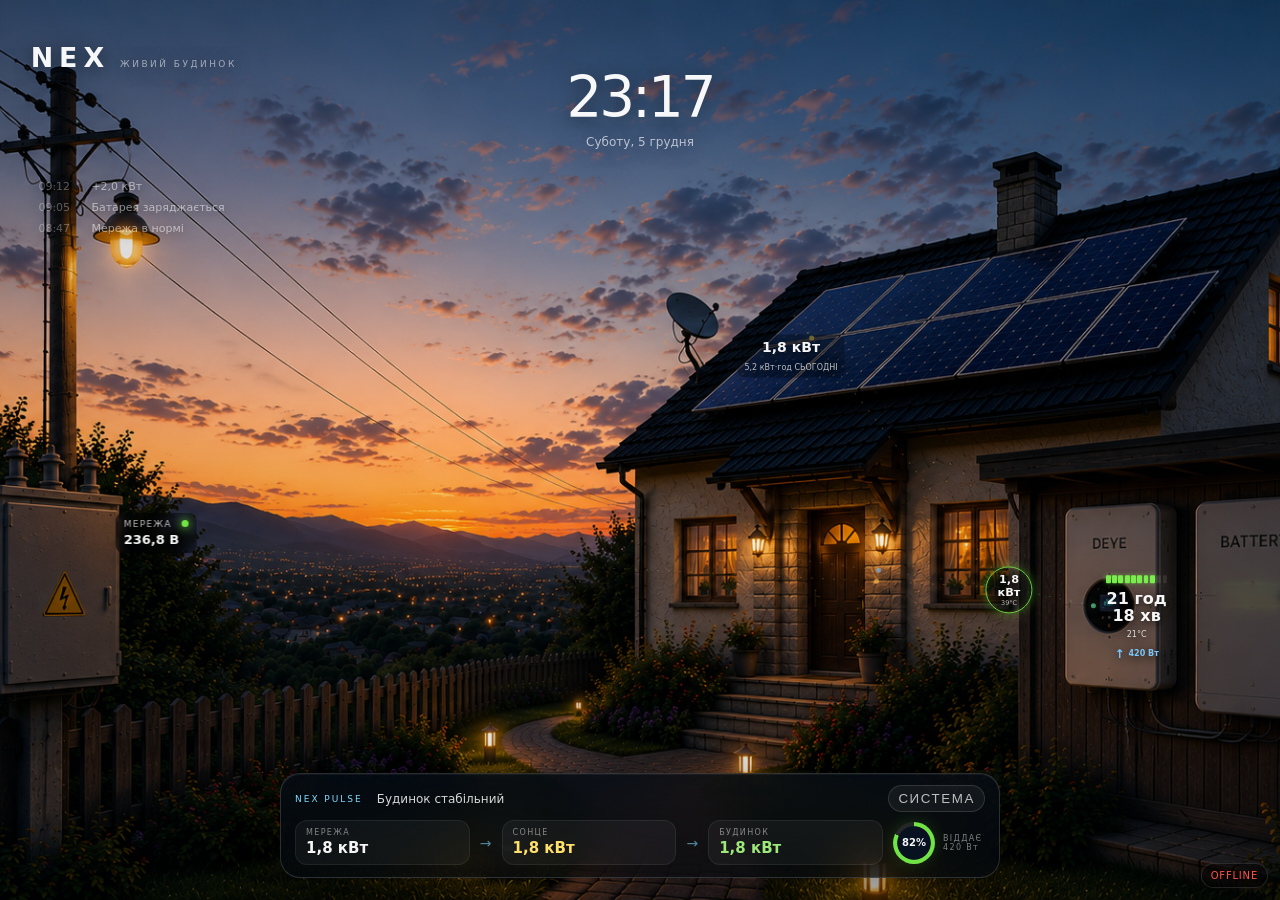
==== commit 6fe5cd0c: "feat:pre stable v 1.0" ====
--- a/index.html
+++ b/index.html
@@ -14,7 +14,7 @@
     <canvas id="energy-flow" class="energy-flow" aria-hidden="true"></canvas>
 
     <div class="brand">
-      <strong>NEX</strong><span>LIVING HOUSE</span>
+      <strong>NEX</strong><span>ЖИВИЙ БУДИНОК</span>
     </div>
 
     <header class="clock" data-node="clock">
@@ -24,42 +24,28 @@
 
     <section id="house-log" class="house-log" data-node="houseLog" aria-label="Події будинку"></section>
 
-    <section id="weather" class="weather" data-node="weather" aria-label="Погода"></section>
-
-    <section id="grid-hud" class="hud hud--grid" data-node="grid" aria-label="Мережа">
-      <i class="hud__dot"></i>
-      <strong id="grid-power">—</strong>
-      <small><span id="grid-voltage">—</span> · <span id="grid-temp">—</span></small>
+    <section id="grid-hud" class="device-label device-label--grid" data-node="grid" aria-label="Мережа">
+      <div class="device-label__head"><span>МЕРЕЖА</span><i id="grid-lamp" class="status-lamp"></i></div>
+      <strong id="grid-voltage">—</strong>
     </section>
 
-    <section id="internet-hud" class="hud hud--internet" data-node="internet" aria-label="Інтернет">
-      <i class="hud__dot"></i>
-      <strong id="internet-state">—</strong>
-      <small id="internet-ping">—</small>
-    </section>
-
-    <section id="solar-hud" class="hud hud--solar" data-node="solar" aria-label="Сонячні панелі">
-      <i class="hud__dot"></i>
+    <section id="solar-hud" class="panel-readout" data-node="solar" aria-label="Сонячні панелі">
       <strong id="solar-power">—</strong>
-      <small id="solar-today">—</small>
-    </section>
-
-    <section id="house-hud" class="hud hud--house" data-node="house" aria-label="Будинок">
-      <i class="hud__dot"></i>
-      <strong id="house-power">—</strong>
-      <small id="house-today">—</small>
+      <small><span id="solar-today">—</span> СЬОГОДНІ</small>
     </section>
 
     <section id="deye-display" class="device-display device-display--deye" data-node="deye" aria-label="Deye">
       <div class="deye-ring" id="deye-ring">
-        <strong id="deye-power">—</strong>
+        <strong id="deye-load">—</strong>
+        <small id="deye-temp">—</small>
       </div>
     </section>
 
     <section id="battery-display" class="device-display device-display--battery" data-node="battery" aria-label="Батарея">
       <div class="battery-bars" id="battery-bars" aria-hidden="true"></div>
-      <strong id="battery-soc">—</strong>
-      <small><span id="battery-runtime">—</span><br><span id="battery-temp">—</span></small>
+      <strong id="battery-runtime">—</strong>
+      <small id="battery-temp">—</small>
+      <div id="battery-flow" class="battery-flow" hidden><span id="battery-arrow">→</span><b id="battery-power">—</b></div>
     </section>
 
 
@@ -80,7 +66,31 @@
       </svg>
     </button>
 
-    <div id="connection-badge" class="connection-badge">DEMO</div>
+    <section id="nex-pulse" class="nex-pulse" aria-label="Енергетичний баланс будинку">
+      <div class="nex-pulse__head">
+        <span class="nex-pulse__eyebrow">NEX PULSE</span>
+        <strong id="pulse-mode">Будинок стабільний</strong>
+        <button id="pulse-details" class="nex-pulse__button" type="button" aria-expanded="false">СИСТЕМА</button>
+      </div>
+      <div class="nex-pulse__rail">
+        <article class="pulse-metric"><span>МЕРЕЖА</span><strong id="pulse-grid">—</strong></article>
+        <i class="pulse-arrow">→</i>
+        <article class="pulse-metric pulse-metric--solar"><span>СОНЦЕ</span><strong id="pulse-solar">—</strong></article>
+        <i class="pulse-arrow">→</i>
+        <article class="pulse-metric pulse-metric--home"><span>БУДИНОК</span><strong id="pulse-home">—</strong></article>
+        <article class="pulse-battery" aria-label="Заряд батареї">
+          <div id="pulse-soc-ring" class="pulse-battery__ring"><strong id="pulse-soc">—</strong></div>
+          <span id="pulse-battery-state">АКУМУЛЯТОР</span>
+        </article>
+      </div>
+      <div id="pulse-system" class="pulse-system" hidden>
+        <div><span>API</span><b id="system-api">DEMO</b></div>
+        <div><span>МЕРЕЖА</span><b id="system-grid">В НОРМІ</b></div>
+        <div><span>ІНВЕРТОР</span><b id="system-inverter">—</b></div>
+      </div>
+    </section>
+
+    <div id="connection-badge" class="connection-badge">ДЕМО</div>
     <div id="house-spirit" class="house-spirit" role="status"></div>
   </main>
 
--- a/styles.css
+++ b/styles.css
@@ -110,3 +110,84 @@
   .weather{max-width:40vw;gap:8px}
   .nex-cat{left:33%;bottom:4%;width:92px}
 }
+
+
+/* v0.8.4 contextual device readouts */
+.device-label,.net-meter,.panel-readout,.house-readout{position:absolute;z-index:3;transform:translate(-50%,-50%);text-shadow:0 2px 10px rgba(0,0,0,.9);font-variant-numeric:tabular-nums}
+.device-label--grid{min-width:76px;padding:6px 8px;border-radius:8px;background:rgba(2,7,12,.42);backdrop-filter:blur(5px);text-align:left}
+.device-label__head{display:flex;justify-content:space-between;align-items:center;gap:10px;font-size:9px;letter-spacing:.14em;color:rgba(255,255,255,.72)}
+.device-label--grid strong{display:block;margin-top:3px;font-size:clamp(13px,1vw,18px)}
+.status-lamp{display:inline-block;width:7px;height:7px;border-radius:50%;background:var(--green);box-shadow:0 0 8px 2px rgba(114,227,69,.55)}
+.status-lamp.off{background:var(--red);box-shadow:0 0 8px 2px rgba(255,81,72,.5)}
+.net-meter{display:grid;grid-template-columns:26px auto;grid-template-rows:1fr 1fr;column-gap:8px;row-gap:1px;align-items:center;color:#fff}
+.wifi-icon{grid-row:1/3;position:relative;width:26px;height:22px}
+.wifi-icon span{position:absolute;left:50%;bottom:2px;transform:translateX(-50%);border:2px solid rgba(255,255,255,.88);border-left-color:transparent;border-right-color:transparent;border-bottom-color:transparent;border-radius:50%}
+.wifi-icon span:nth-child(1){width:26px;height:18px}.wifi-icon span:nth-child(2){width:18px;height:12px}.wifi-icon span:nth-child(3){width:10px;height:7px}
+.wifi-icon i{position:absolute;left:50%;bottom:0;width:4px;height:4px;border-radius:50%;background:#fff;transform:translateX(-50%)}
+.net-meter.offline{opacity:.48}
+.net-speed{display:flex;align-items:baseline;gap:4px;line-height:1}
+.net-speed b{font-size:11px;color:var(--green)}
+.net-speed strong{font-size:clamp(11px,.85vw,15px);font-weight:650}
+.net-speed strong::after{content:' Mbps';font-size:8px;font-weight:400;color:rgba(255,255,255,.66)}
+.panel-readout{padding:4px 7px;border-radius:7px;background:rgba(2,7,12,.34);text-align:center}
+.panel-readout strong{display:block;font-size:clamp(14px,1.05vw,19px)}
+.panel-readout small{font-size:clamp(8px,.58vw,10px);color:rgba(255,255,255,.72)}
+.house-readout{padding:5px 8px 4px;border-radius:8px;background:rgba(2,7,12,.38);text-align:center;min-width:82px}
+.house-readout .status-lamp{position:absolute;right:6px;top:6px}
+.house-readout strong{display:block;font-size:clamp(14px,1.05vw,19px)}
+.house-readout small{font-size:clamp(8px,.58vw,10px);color:rgba(255,255,255,.72)}
+.deye-ring{grid-template-rows:auto auto;align-content:center;gap:1px}
+.deye-ring small{font-size:clamp(7px,.5vw,9px);color:rgba(255,255,255,.72)}
+.device-display--battery{gap:5px;transform:translate(-50%,-50%)}
+.device-display--battery .battery-bars{order:1;width:88%;height:8px}
+.device-display--battery #battery-runtime{order:2;font-size:clamp(15px,1.25vw,22px);line-height:1.05}
+.device-display--battery #battery-temp{order:3;font-size:clamp(8px,.62vw,11px)}
+.battery-flow{order:4;margin-top:1px;display:flex;align-items:center;justify-content:center;gap:4px;font-size:clamp(8px,.62vw,11px);color:#8bd8ff}
+.battery-flow[hidden]{display:none}
+.battery-flow.charging{color:var(--yellow)}
+.battery-flow.discharing,.battery-flow.discharging{color:#78c8ff}
+#battery-arrow{font-size:12px;font-weight:700}
+@media(max-width:1000px){.net-speed strong::after{content:' M'}}
+
+/* v0.9.0 — NEX Pulse command rail */
+.nex-pulse{position:absolute;z-index:4;left:50%;bottom:2.4%;width:min(720px,58vw);transform:translateX(-50%);padding:11px 14px 12px;border:1px solid rgba(255,255,255,.15);border-radius:20px;background:linear-gradient(180deg,rgba(5,12,21,.82),rgba(3,8,14,.70));box-shadow:0 18px 55px rgba(0,0,0,.42),inset 0 1px 0 rgba(255,255,255,.05);backdrop-filter:blur(22px) saturate(125%);-webkit-backdrop-filter:blur(22px) saturate(125%);font-variant-numeric:tabular-nums}
+.nex-pulse__head{display:grid;grid-template-columns:auto 1fr auto;align-items:center;gap:14px;margin-bottom:8px}
+.nex-pulse__eyebrow{font-size:9px;letter-spacing:.22em;color:#7edcff}
+.nex-pulse__head>strong{font-size:12px;font-weight:520;color:rgba(255,255,255,.84)}
+.nex-pulse__button{padding:5px 9px;border:1px solid rgba(255,255,255,.13);border-radius:999px;background:rgba(255,255,255,.05);color:rgba(255,255,255,.72);font:600 9px/1 inherit;letter-spacing:.12em;cursor:pointer}
+.nex-pulse__button:hover,.nex-pulse__button[aria-expanded="true"]{color:#fff;border-color:rgba(126,220,255,.5);background:rgba(126,220,255,.10)}
+.nex-pulse__rail{display:grid;grid-template-columns:1fr auto 1fr auto 1fr 92px;align-items:center;gap:10px}
+.pulse-metric{min-width:0;padding:7px 10px;border-radius:12px;background:rgba(255,255,255,.045);border:1px solid rgba(255,255,255,.07)}
+.pulse-metric span,.pulse-battery>span{display:block;font-size:8px;letter-spacing:.17em;color:rgba(255,255,255,.48)}
+.pulse-metric strong{display:block;margin-top:2px;font-size:15px;font-weight:650}
+.pulse-metric--solar strong{color:#ffe06b}.pulse-metric--home strong{color:#9de878}
+.pulse-arrow{font-style:normal;font-size:14px;color:rgba(126,220,255,.58);animation:pulseArrow 1.6s ease-in-out infinite}
+.pulse-battery{display:grid;grid-template-columns:42px 1fr;gap:8px;align-items:center}
+.pulse-battery__ring{--soc:82;width:42px;aspect-ratio:1;border-radius:50%;display:grid;place-items:center;background:radial-gradient(circle at center,#07111f 55%,transparent 58%),conic-gradient(#72e345 calc(var(--soc)*1%),rgba(255,255,255,.11) 0);box-shadow:0 0 16px rgba(114,227,69,.18)}
+.pulse-battery__ring strong{font-size:10px}
+.pulse-system{display:grid;grid-template-columns:repeat(4,1fr);gap:7px;margin-top:9px;padding-top:9px;border-top:1px solid rgba(255,255,255,.08)}
+.pulse-system[hidden]{display:none}.pulse-system div{display:flex;justify-content:space-between;gap:8px;padding:6px 8px;border-radius:9px;background:rgba(255,255,255,.035)}
+.pulse-system span{font-size:8px;letter-spacing:.12em;color:rgba(255,255,255,.45)}.pulse-system b{font-size:9px;color:var(--green)}.pulse-system b.offline{color:var(--red)}
+@keyframes pulseArrow{50%{transform:translateX(3px);opacity:1}0%,100%{opacity:.45}}
+@media(max-width:1050px){.nex-pulse{width:min(760px,74vw)}.nex-pulse__rail{grid-template-columns:1fr auto 1fr auto 1fr 82px}}
+@media(max-width:720px){.nex-pulse{width:94vw;bottom:1.2%;padding:9px 10px}.nex-pulse__head>strong{display:none}.nex-pulse__rail{grid-template-columns:1fr 1fr 1fr 66px;gap:6px}.pulse-arrow{display:none}.pulse-metric{padding:6px}.pulse-metric strong{font-size:12px}.pulse-battery{grid-template-columns:36px 1fr}.pulse-battery__ring{width:36px}.pulse-system{grid-template-columns:1fr 1fr}}
+
+
+/* v0.9.1 — clean scene: remove noisy/fake overlays */
+.weather,
+.net-meter,
+.house-readout {
+  display: none !important;
+}
+
+.nex-pulse__rail {
+  grid-template-columns: 1fr auto 1fr auto 1fr 92px;
+}
+
+.pulse-system {
+  grid-template-columns: repeat(3, 1fr);
+}
+
+@media(max-width:720px){
+  .pulse-system{grid-template-columns:repeat(3,1fr)}
+}
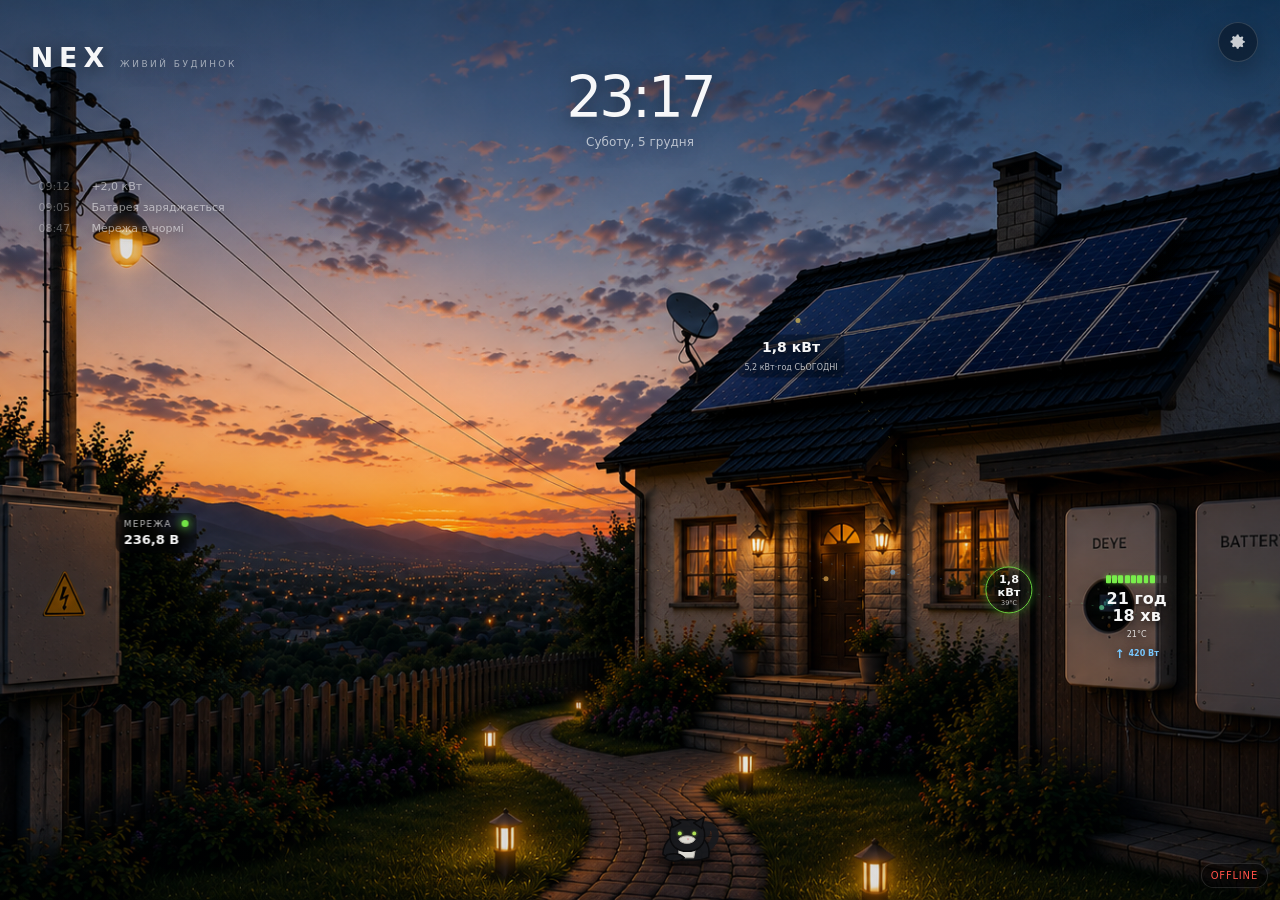
==== commit 5e8a89a6: "feat:pre stable v 1.0 add language" ====
--- a/index.html
+++ b/index.html
@@ -14,7 +14,7 @@
     <canvas id="energy-flow" class="energy-flow" aria-hidden="true"></canvas>
 
     <div class="brand">
-      <strong>NEX</strong><span>ЖИВИЙ БУДИНОК</span>
+      <strong>NEX</strong><span data-i18n="brand.subtitle">ЖИВИЙ БУДИНОК</span>
     </div>
 
     <header class="clock" data-node="clock">
@@ -25,13 +25,13 @@
     <section id="house-log" class="house-log" data-node="houseLog" aria-label="Події будинку"></section>
 
     <section id="grid-hud" class="device-label device-label--grid" data-node="grid" aria-label="Мережа">
-      <div class="device-label__head"><span>МЕРЕЖА</span><i id="grid-lamp" class="status-lamp"></i></div>
+      <div class="device-label__head"><span data-i18n="grid.label">МЕРЕЖА</span><i id="grid-lamp" class="status-lamp"></i></div>
       <strong id="grid-voltage">—</strong>
     </section>
 
     <section id="solar-hud" class="panel-readout" data-node="solar" aria-label="Сонячні панелі">
       <strong id="solar-power">—</strong>
-      <small><span id="solar-today">—</span> СЬОГОДНІ</small>
+      <small><span id="solar-today">—</span> <span data-i18n="solar.today">СЬОГОДНІ</span></small>
     </section>
 
     <section id="deye-display" class="device-display device-display--deye" data-node="deye" aria-label="Deye">
@@ -66,29 +66,31 @@
       </svg>
     </button>
 
-    <section id="nex-pulse" class="nex-pulse" aria-label="Енергетичний баланс будинку">
-      <div class="nex-pulse__head">
-        <span class="nex-pulse__eyebrow">NEX PULSE</span>
-        <strong id="pulse-mode">Будинок стабільний</strong>
-        <button id="pulse-details" class="nex-pulse__button" type="button" aria-expanded="false">СИСТЕМА</button>
+
+    <button id="settings-button" class="settings-button" type="button"
+            aria-label="Налаштування" aria-expanded="false" aria-controls="settings-panel">
+      <svg viewBox="0 0 24 24" aria-hidden="true">
+        <path d="M12 8.6a3.4 3.4 0 1 0 0 6.8 3.4 3.4 0 0 0 0-6.8Zm8.2 4.4v-2l-2.1-.7a7 7 0 0 0-.7-1.7l1-2-1.4-1.4-2 1a7 7 0 0 0-1.7-.7L12.6 3h-2l-.7 2.1a7 7 0 0 0-1.7.7l-2-1-1.4 1.4 1 2a7 7 0 0 0-.7 1.7L3 10.6v2l2.1.7a7 7 0 0 0 .7 1.7l-1 2 1.4 1.4 2-1a7 7 0 0 0 1.7.7l.7 2.1h2l.7-2.1a7 7 0 0 0 1.7-.7l2 1 1.4-1.4-1-2a7 7 0 0 0 .7-1.7l2.1-.7Z"/>
+      </svg>
+    </button>
+
+    <aside id="settings-panel" class="settings-panel" hidden aria-label="Налаштування">
+      <div class="settings-panel__head">
+        <strong data-i18n="settings.title">НАЛАШТУВАННЯ</strong>
+        <button id="settings-close" type="button" aria-label="Закрити">×</button>
       </div>
-      <div class="nex-pulse__rail">
-        <article class="pulse-metric"><span>МЕРЕЖА</span><strong id="pulse-grid">—</strong></article>
-        <i class="pulse-arrow">→</i>
-        <article class="pulse-metric pulse-metric--solar"><span>СОНЦЕ</span><strong id="pulse-solar">—</strong></article>
-        <i class="pulse-arrow">→</i>
-        <article class="pulse-metric pulse-metric--home"><span>БУДИНОК</span><strong id="pulse-home">—</strong></article>
-        <article class="pulse-battery" aria-label="Заряд батареї">
-          <div id="pulse-soc-ring" class="pulse-battery__ring"><strong id="pulse-soc">—</strong></div>
-          <span id="pulse-battery-state">АКУМУЛЯТОР</span>
-        </article>
+      <div class="settings-panel__section">
+        <span data-i18n="settings.language">МОВА</span>
+        <label class="language-option">
+          <input type="radio" name="language" value="uk">
+          <span>Українська</span>
+        </label>
+        <label class="language-option">
+          <input type="radio" name="language" value="en">
+          <span>English</span>
+        </label>
       </div>
-      <div id="pulse-system" class="pulse-system" hidden>
-        <div><span>API</span><b id="system-api">DEMO</b></div>
-        <div><span>МЕРЕЖА</span><b id="system-grid">В НОРМІ</b></div>
-        <div><span>ІНВЕРТОР</span><b id="system-inverter">—</b></div>
-      </div>
-    </section>
+    </aside>
 
     <div id="connection-badge" class="connection-badge">ДЕМО</div>
     <div id="house-spirit" class="house-spirit" role="status"></div>
--- a/styles.css
+++ b/styles.css
@@ -173,21 +173,134 @@
 @media(max-width:720px){.nex-pulse{width:94vw;bottom:1.2%;padding:9px 10px}.nex-pulse__head>strong{display:none}.nex-pulse__rail{grid-template-columns:1fr 1fr 1fr 66px;gap:6px}.pulse-arrow{display:none}.pulse-metric{padding:6px}.pulse-metric strong{font-size:12px}.pulse-battery{grid-template-columns:36px 1fr}.pulse-battery__ring{width:36px}.pulse-system{grid-template-columns:1fr 1fr}}
 
 
-/* v0.9.1 — clean scene: remove noisy/fake overlays */
+/* v0.9.2 — clean scene + language settings */
 .weather,
 .net-meter,
-.house-readout {
+.house-readout,
+.nex-pulse {
   display: none !important;
 }
 
-.nex-pulse__rail {
-  grid-template-columns: 1fr auto 1fr auto 1fr 92px;
-}
-
-.pulse-system {
-  grid-template-columns: repeat(3, 1fr);
-}
-
-@media(max-width:720px){
-  .pulse-system{grid-template-columns:repeat(3,1fr)}
-}
+.settings-button {
+  position: absolute;
+  z-index: 7;
+  top: 22px;
+  right: 22px;
+  width: 40px;
+  height: 40px;
+  display: grid;
+  place-items: center;
+  padding: 0;
+  border: 1px solid rgba(255,255,255,.15);
+  border-radius: 50%;
+  background: rgba(3,9,16,.44);
+  color: rgba(255,255,255,.78);
+  cursor: pointer;
+  backdrop-filter: blur(14px);
+  -webkit-backdrop-filter: blur(14px);
+  box-shadow: 0 10px 28px rgba(0,0,0,.28);
+  transition: background .2s ease, border-color .2s ease, color .2s ease, transform .2s ease;
+}
+.settings-button:hover,
+.settings-button[aria-expanded="true"] {
+  color: #fff;
+  border-color: rgba(126,220,255,.55);
+  background: rgba(7,18,29,.72);
+  transform: rotate(15deg);
+}
+.settings-button svg {
+  width: 20px;
+  height: 20px;
+  fill: currentColor;
+}
+
+.settings-panel {
+  position: absolute;
+  z-index: 8;
+  top: 72px;
+  right: 22px;
+  width: min(290px, calc(100vw - 32px));
+  padding: 16px;
+  border: 1px solid rgba(255,255,255,.16);
+  border-radius: 18px;
+  background: linear-gradient(180deg,rgba(5,12,21,.93),rgba(3,8,14,.88));
+  box-shadow: 0 22px 65px rgba(0,0,0,.48), inset 0 1px 0 rgba(255,255,255,.05);
+  backdrop-filter: blur(24px) saturate(125%);
+  -webkit-backdrop-filter: blur(24px) saturate(125%);
+}
+.settings-panel[hidden] { display: none; }
+.settings-panel__head {
+  display: flex;
+  align-items: center;
+  justify-content: space-between;
+  padding-bottom: 12px;
+  border-bottom: 1px solid rgba(255,255,255,.09);
+}
+.settings-panel__head strong {
+  font-size: 11px;
+  letter-spacing: .18em;
+  color: rgba(255,255,255,.78);
+}
+.settings-panel__head button {
+  width: 28px;
+  height: 28px;
+  padding: 0;
+  border: 0;
+  background: transparent;
+  color: rgba(255,255,255,.55);
+  font: 300 24px/1 system-ui,sans-serif;
+  cursor: pointer;
+}
+.settings-panel__section {
+  display: grid;
+  gap: 8px;
+  padding-top: 14px;
+}
+.settings-panel__section > span {
+  margin-bottom: 2px;
+  font-size: 9px;
+  letter-spacing: .18em;
+  color: rgba(255,255,255,.42);
+}
+.language-option {
+  display: flex;
+  align-items: center;
+  gap: 10px;
+  min-height: 42px;
+  padding: 0 12px;
+  border: 1px solid rgba(255,255,255,.08);
+  border-radius: 12px;
+  background: rgba(255,255,255,.035);
+  cursor: pointer;
+  transition: background .18s ease, border-color .18s ease;
+}
+.language-option:hover {
+  background: rgba(255,255,255,.06);
+  border-color: rgba(255,255,255,.14);
+}
+.language-option:has(input:checked) {
+  border-color: rgba(126,220,255,.42);
+  background: rgba(126,220,255,.08);
+}
+.language-option input {
+  width: 16px;
+  height: 16px;
+  accent-color: #72e345;
+}
+.language-option span {
+  font-size: 14px;
+  color: rgba(255,255,255,.86);
+}
+
+.nex-cat {
+  z-index: 3;
+  left: 50%;
+  bottom: 3.4%;
+  width: clamp(82px,7vw,116px);
+}
+
+@media(max-width:700px){
+  .settings-button { top: 14px; right: 14px; }
+  .settings-panel { top: 62px; right: 14px; }
+  .nex-cat { left: 50%; bottom: 2.5%; width: 88px; }
+}
